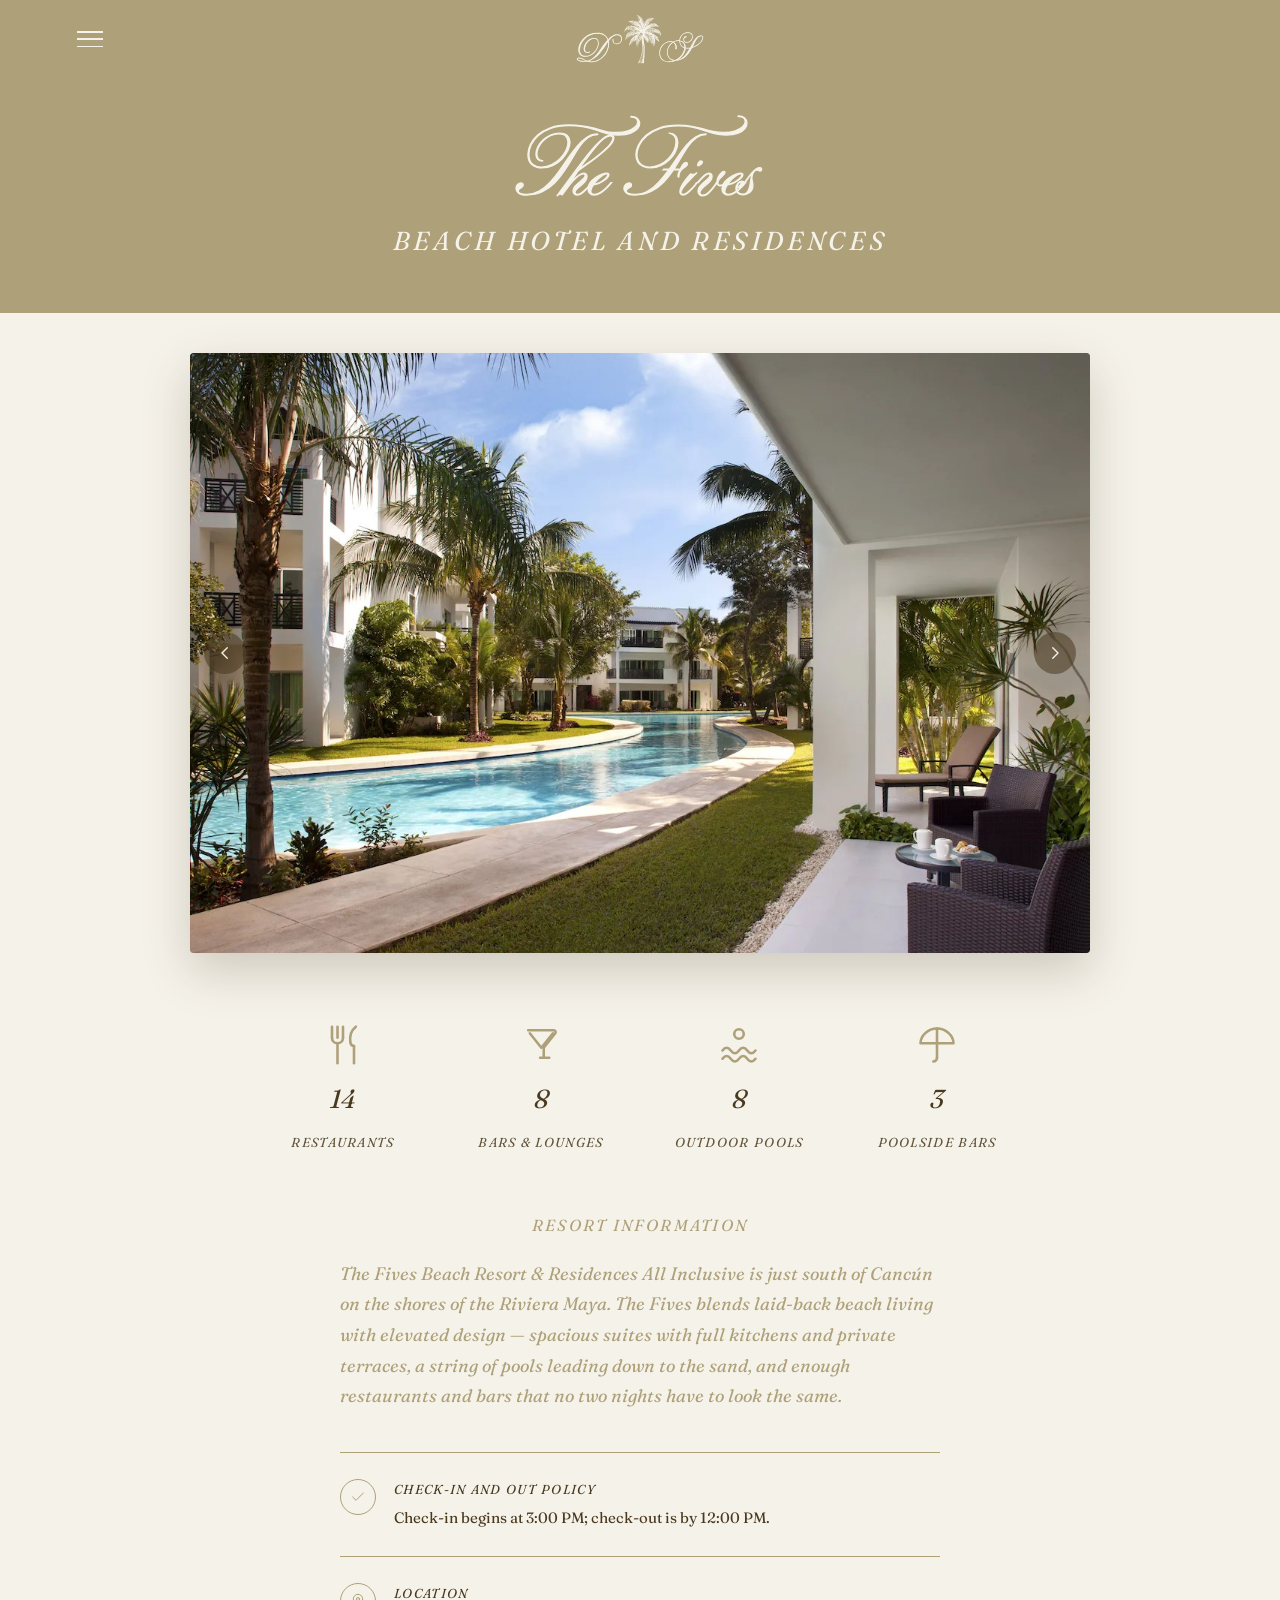
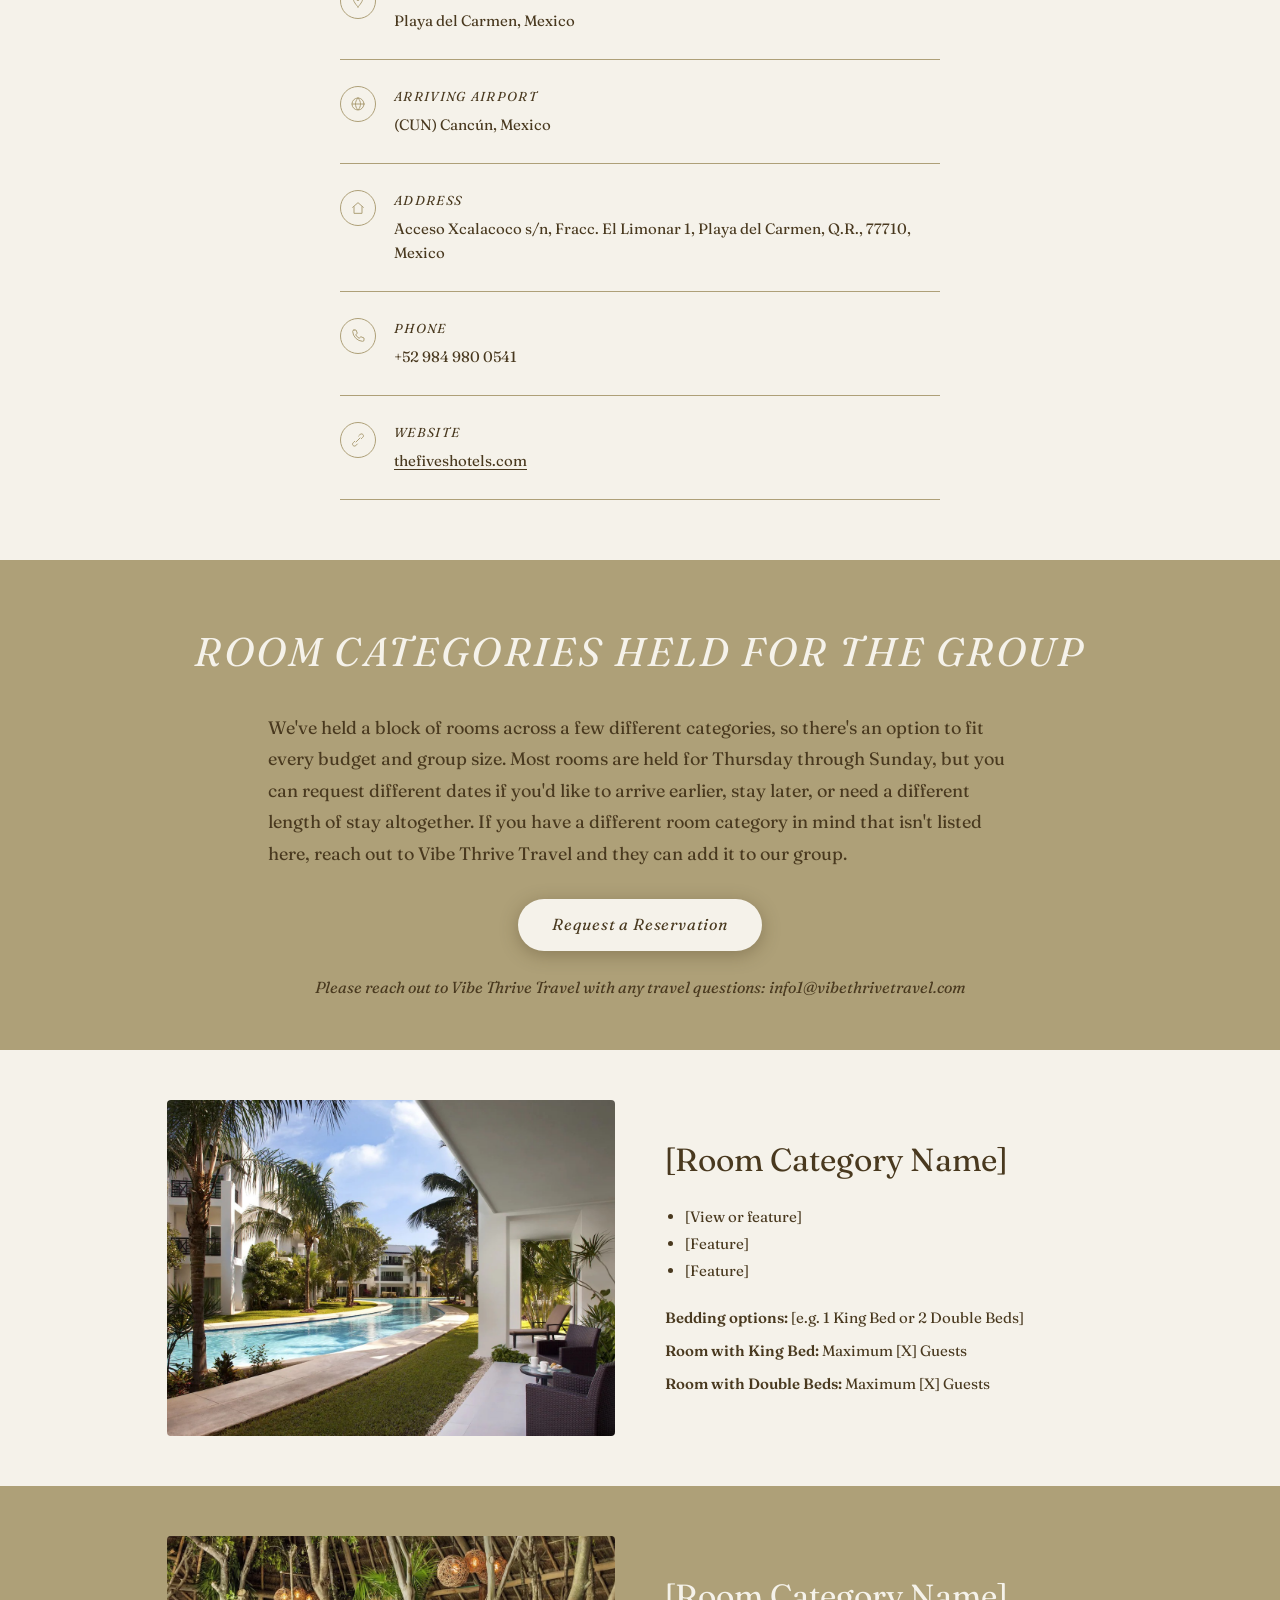
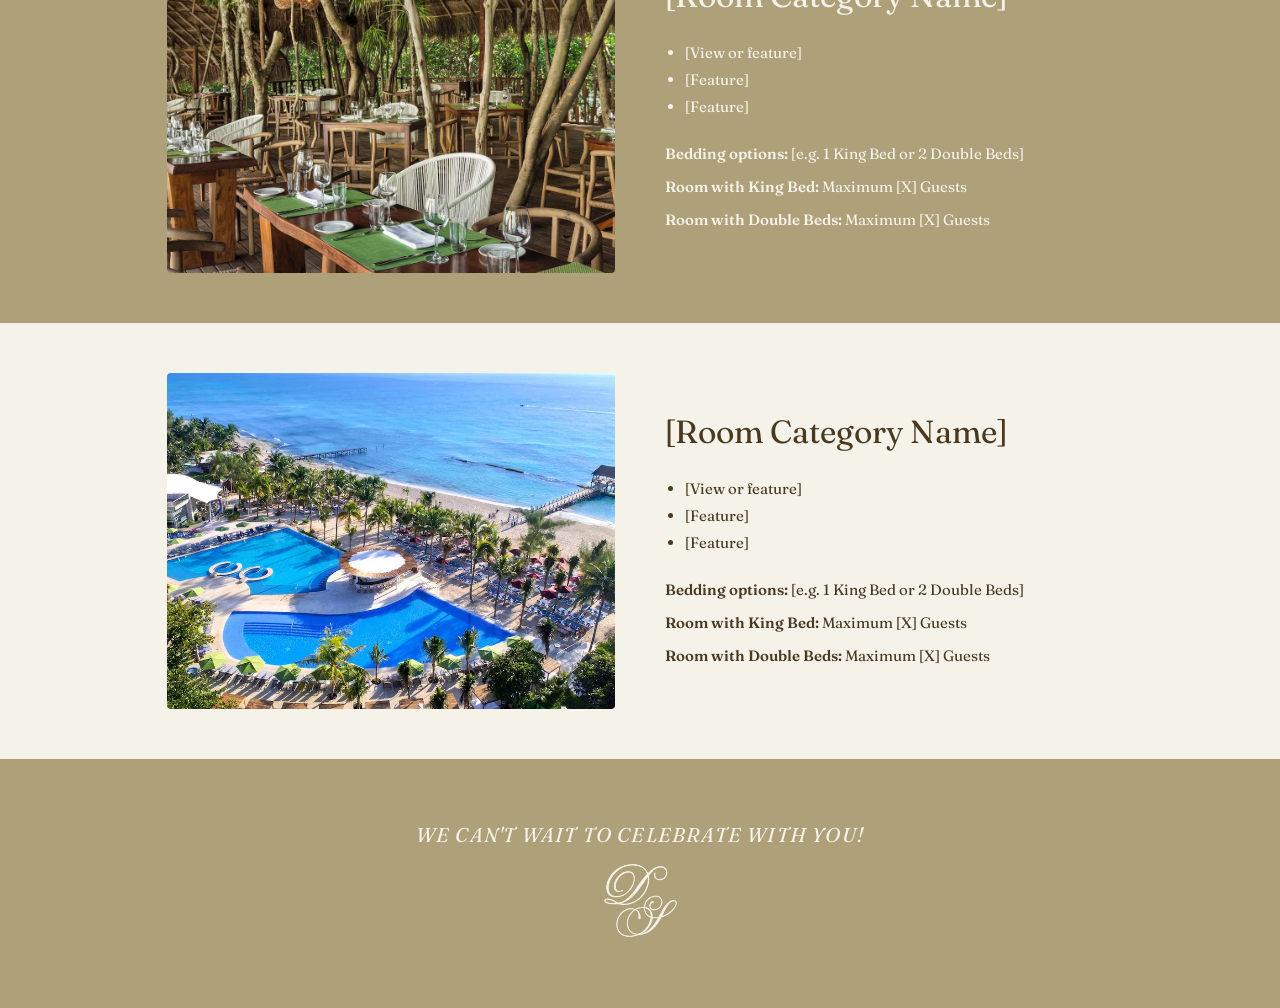
==== accommodations.html @ 9b7160fd "Update site logo mark and enlarge nav/loader sizing Swap the palm+monogram mark for the new horizont" ====
<!DOCTYPE html>
<html lang="en">
<head>
<meta charset="UTF-8">
<meta name="viewport" content="width=device-width, initial-scale=1.0">
<title>Sewell Wedding - Accommodations</title>
<link rel="preconnect" href="https://fonts.googleapis.com">
<link rel="preconnect" href="https://fonts.gstatic.com" crossorigin>
<link href="https://fonts.googleapis.com/css2?family=Fraunces:ital,opsz,wght@0,9..144,300;0,9..144,400;0,9..144,500;1,9..144,300;1,9..144,400&display=swap" rel="stylesheet">
<link rel="stylesheet" href="assets/brand.css">
<style>
  :root {
    --font-display: 'Fraunces', serif;
    --font-body: 'Fraunces', serif;
  }

  * { margin: 0; padding: 0; box-sizing: border-box; }

  html { scroll-behavior: smooth; }

  body {
    background: var(--sand);
    color: var(--cacao);
    font-family: var(--font-body);
    font-size: 18px;
    line-height: 1.6;
    -webkit-font-smoothing: antialiased;
  }

  a { color: inherit; text-decoration: none; }

  .sr-only {
    position: absolute;
    width: 1px;
    height: 1px;
    padding: 0;
    margin: -1px;
    overflow: hidden;
    clip: rect(0, 0, 0, 0);
    white-space: nowrap;
    border: 0;
  }

  /* ---------- NAV ---------- */
  .nav {
    position: fixed;
    top: 0;
    left: 0;
    right: 0;
    z-index: 100;
    display: flex;
    align-items: center;
    height: 78px;
    padding: 0 6vw;
    background: var(--tulum);
  }

  .nav-mark {
    position: absolute;
    left: 50%;
    top: 50%;
    transform: translate(-50%, -50%);
    z-index: 1;
    width: 130px;
    aspect-ratio: 1490.809919 / 592.902344;
    background-color: var(--sand);
    -webkit-mask-image: url('assets/monogram.svg');
    mask-image: url('assets/monogram.svg');
    -webkit-mask-size: contain;
    mask-size: contain;
    -webkit-mask-repeat: no-repeat;
    mask-repeat: no-repeat;
    -webkit-mask-position: center;
    mask-position: center;
    visibility: hidden;
  }

  .nav-mark.is-visible {
    visibility: visible;
  }

  /* ---------- LOADER ---------- */
  .loader {
    position: fixed;
    inset: 0;
    z-index: 500;
    display: flex;
    align-items: center;
    justify-content: center;
    background-color: var(--tulum);
    transition: background-color 0.7s ease 0.35s;
  }

  .loader.is-fading {
    background-color: rgba(174, 160, 120, 0);
    pointer-events: none;
  }

  .loader-mark {
    width: min(400px, 80vw);
    aspect-ratio: 1490.809919 / 592.902344;
    background-color: var(--sand);
    -webkit-mask-image: url('assets/monogram.svg');
    mask-image: url('assets/monogram.svg');
    -webkit-mask-size: contain;
    mask-size: contain;
    -webkit-mask-repeat: no-repeat;
    mask-repeat: no-repeat;
    -webkit-mask-position: center;
    mask-position: center;
    will-change: transform;
    transition: transform 0.85s cubic-bezier(0.65, 0, 0.35, 1);
  }

  .loader.is-done {
    display: none;
  }

  @media (prefers-reduced-motion: reduce) {
    .loader { transition: none; }
    .loader-mark { transition: none; }
  }

  .menu-btn {
    position: relative;
    z-index: 1;
    width: 26px;
    height: 16px;
    background: transparent;
    border: none;
    padding: 0;
    cursor: pointer;
    display: flex;
    flex-direction: column;
    justify-content: space-between;
  }

  .menu-btn span {
    display: block;
    height: 1.5px;
    width: 100%;
    background: var(--sand);
    transition: transform 0.3s ease, opacity 0.3s ease;
    transform-origin: center;
  }

  .menu-btn.is-open span:nth-child(1) {
    transform: translateY(7px) rotate(45deg);
  }

  .menu-btn.is-open span:nth-child(2) {
    opacity: 0;
  }

  .menu-btn.is-open span:nth-child(3) {
    transform: translateY(-7px) rotate(-45deg);
  }

  .menu-panel {
    position: fixed;
    top: 78px;
    left: 6vw;
    z-index: 99;
    background: var(--sand);
    border: 0.5px solid var(--tulum);
    border-radius: 4px;
    min-width: 200px;
    padding: 10px 0;
    box-shadow: 0 12px 32px rgba(38, 51, 42, 0.14);
    opacity: 0;
    transform: translateY(-6px);
    pointer-events: none;
    transition: opacity 0.2s ease, transform 0.2s ease;
  }

  .menu-panel.is-open {
    opacity: 1;
    transform: translateY(0);
    pointer-events: auto;
  }

  .menu-panel a {
    display: block;
    padding: 12px 22px;
    font-family: var(--font-display);
    font-style: italic;
    font-size: 14px;
    letter-spacing: 0.1em;
    text-transform: uppercase;
    color: var(--cacao);
  }

  .menu-panel a:hover {
    background: var(--sand);
  }

  /* ---------- PAGE INTRO ---------- */
  .stay-intro {
    background: var(--tulum);
    padding: 120px 6vw 50px;
    text-align: center;
  }

  .stay-hotel-script {
    font-family: var(--font-script);
    font-weight: 400;
    color: var(--sand);
    -webkit-text-stroke: 1.3px var(--sand);
    text-stroke: 1.3px var(--sand);
    font-size: clamp(56px, 9vw, 130px);
    line-height: 1;
  }

  .stay-hotel-subname {
    font-family: var(--font-display);
    font-style: italic;
    font-weight: 400;
    font-size: clamp(18px, 2.6vw, 26px);
    letter-spacing: 0.14em;
    text-transform: uppercase;
    color: var(--sand);
    margin-top: -14px;
  }

  .stay-hotel-tagline {
    font-family: var(--font-display);
    font-style: italic;
    font-weight: 400;
    font-size: clamp(13px, 1.8vw, 17px);
    letter-spacing: 0.1em;
    text-transform: uppercase;
    color: var(--sand);
    opacity: 0.85;
    margin-top: 10px;
  }

  /* ---------- ROOM/RESORT GALLERY ---------- */
  .stay-gallery {
    background: var(--sand);
    padding: 40px 6vw 20px;
    scroll-margin-top: 78px;
  }

  .stay-gallery-frame {
    position: relative;
    max-width: 900px;
    margin: 0 auto;
    border-radius: 4px;
    overflow: hidden;
    box-shadow: 0 18px 48px rgba(73, 57, 31, 0.22);
  }

  .stay-gallery-track {
    position: relative;
    width: 100%;
    aspect-ratio: 3 / 2;
    background: var(--tulum);
  }

  .stay-gallery-slide {
    position: absolute;
    inset: 0;
    width: 100%;
    height: 100%;
    object-fit: cover;
    opacity: 0;
    transition: opacity 0.5s ease;
    pointer-events: none;
  }

  .stay-gallery-slide.is-active {
    opacity: 1;
    pointer-events: auto;
  }

  .stay-gallery-arrow {
    position: absolute;
    top: 50%;
    transform: translateY(-50%);
    z-index: 2;
    width: 42px;
    height: 42px;
    border-radius: 50%;
    background: rgba(73, 57, 31, 0.55);
    border: none;
    cursor: pointer;
    display: flex;
    align-items: center;
    justify-content: center;
    transition: background 0.2s ease;
  }

  .stay-gallery-arrow:hover {
    background: rgba(73, 57, 31, 0.8);
  }

  .stay-gallery-arrow svg {
    width: 18px;
    height: 18px;
  }

  .stay-gallery-arrow.prev { left: 14px; }
  .stay-gallery-arrow.next { right: 14px; }

  /* ---------- RESORT INFORMATION ---------- */
  .resort-info {
    padding: 30px 6vw 60px;
  }

  .resort-info-grid {
    display: block;
    max-width: 600px;
    margin: 0 auto;
  }

  .resort-info-eyebrow {
    font-family: var(--font-display);
    font-style: italic;
    font-size: 16px;
    letter-spacing: 0.14em;
    text-transform: uppercase;
    color: var(--tulum);
    text-align: center;
    margin-bottom: 20px;
  }


  .resort-info-intro {
    font-style: italic;
    color: var(--tulum);
    line-height: 1.7;
    margin-bottom: 40px;
  }

  .resort-info-list {
    display: flex;
    flex-direction: column;
  }

  .resort-info-item {
    display: flex;
    gap: 18px;
    padding: 26px 0;
    border-bottom: 1px solid var(--tulum);
  }

  .resort-info-item:first-child {
    border-top: 1px solid var(--tulum);
  }

  .resort-info-icon {
    width: 36px;
    height: 36px;
    border-radius: 50%;
    border: 1px solid var(--tulum);
    display: flex;
    align-items: center;
    justify-content: center;
    flex-shrink: 0;
    color: var(--tulum);
  }

  .resort-info-icon svg {
    width: 16px;
    height: 16px;
    fill: none;
    stroke: currentColor;
    stroke-width: 1.5;
    stroke-linecap: round;
    stroke-linejoin: round;
  }

  .resort-info-label {
    font-family: var(--font-display);
    font-style: italic;
    font-size: 13px;
    letter-spacing: 0.1em;
    text-transform: uppercase;
    color: var(--cacao);
    margin-bottom: 6px;
  }

  .resort-info-text {
    font-size: 15px;
    color: var(--cacao);
    line-height: 1.6;
  }

  .resort-info-text a {
    text-decoration: underline;
    text-underline-offset: 3px;
    transition: opacity 0.2s ease;
  }

  .resort-info-text a:hover {
    opacity: 0.7;
  }

  /* ---------- AMENITIES ---------- */
  .amenities {
    padding: 50px 6vw 30px;
    max-width: 980px;
    margin: 0 auto;
  }

  .amenities-grid {
    display: flex;
    flex-wrap: wrap;
    justify-content: center;
    gap: 40px 48px;
  }

  .amenity {
    display: flex;
    flex-direction: column;
    align-items: center;
    text-align: center;
    gap: 12px;
    width: 150px;
  }

  .amenity-icon {
    width: 44px;
    height: 44px;
    color: var(--tulum);
  }

  .amenity-icon svg {
    width: 100%;
    height: 100%;
    fill: none;
    stroke: currentColor;
    stroke-width: 1.4;
    stroke-linecap: round;
    stroke-linejoin: round;
  }

  .amenity-figure {
    font-family: var(--font-display);
    font-style: italic;
    font-size: clamp(20px, 3vw, 26px);
    color: var(--cacao);
  }

  .amenity-label {
    font-family: var(--font-display);
    font-style: italic;
    font-size: 13px;
    letter-spacing: 0.1em;
    text-transform: uppercase;
    color: var(--cacao);
    opacity: 0.85;
  }

  /* ---------- ROOM CATEGORIES INTRO ---------- */
  .room-block-intro {
    background: var(--tulum);
    padding: 60px 6vw 50px;
    text-align: center;
  }

  .room-block-heading {
    font-family: var(--font-display);
    font-style: italic;
    font-weight: 400;
    font-size: clamp(26px, 3.6vw, 40px);
    letter-spacing: 0.06em;
    text-transform: uppercase;
    color: var(--sand);
    margin-bottom: 28px;
  }

  .room-block-intro-text {
    max-width: 62ch;
    margin: 0 auto;
    font-family: var(--font-body);
    font-size: 18px;
    line-height: 1.75;
    color: var(--cacao);
    text-align: left;
  }

  .room-block-intro-text p {
    margin: 0 0 20px;
  }

  .room-block-intro-text p:last-child {
    margin-bottom: 0;
  }

  .hero-reserve-btn {
    position: relative;
    z-index: 1;
    margin-top: 30px;
    display: inline-block;
    font-family: var(--font-display);
    font-style: italic;
    font-weight: 400;
    font-size: clamp(13px, 1.6vw, 16px);
    letter-spacing: 0.05em;
    color: var(--cacao);
    background-color: var(--sand);
    padding: 13px 34px;
    border-radius: 999px;
    box-shadow: 0 4px 18px rgba(73, 57, 31, 0.35);
    transition: transform 0.2s ease, box-shadow 0.2s ease;
  }

  .hero-reserve-btn:hover {
    transform: translateY(-2px);
    box-shadow: 0 6px 22px rgba(73, 57, 31, 0.4);
  }

  .room-block-fine-print {
    font-style: italic;
    font-size: 16px;
    text-align: center;
    color: var(--cacao);
    margin-top: 24px;
  }

  /* ---------- ROOM ENTRY (reusable, alternating) ---------- */
  .room-entry {
    display: grid;
    grid-template-columns: 1fr 1fr;
    align-items: center;
    gap: 50px;
    padding: 50px 6vw;
    max-width: 1100px;
    margin: 0 auto;
  }

  @media (max-width: 800px) {
    .room-entry {
      grid-template-columns: 1fr;
      gap: 30px;
      padding: 50px 6vw;
    }
  }

  .room-entry--reverse {
    display: block;
    background: var(--tulum);
    max-width: none;
    padding: 0;
  }

  .room-entry--reverse > .room-entry-inner {
    max-width: 1100px;
    margin: 0 auto;
    padding: 50px 6vw;
    display: grid;
    grid-template-columns: 1fr 1fr;
    align-items: center;
    gap: 50px;
    width: 100%;
  }

  .room-entry--reverse .room-entry-photo {
    order: -1;
  }

  @media (max-width: 800px) {
    .room-entry--reverse > .room-entry-inner {
      grid-template-columns: 1fr;
      gap: 30px;
    }
    .room-entry--reverse .room-entry-photo {
      order: 0;
    }
  }

  .room-entry-photo {
    width: 100%;
    aspect-ratio: 4 / 3;
    object-fit: cover;
    border-radius: 4px;
  }

  .room-entry-name {
    font-family: var(--font-display);
    font-weight: 400;
    font-size: clamp(24px, 2.8vw, 32px);
    margin-bottom: 18px;
  }

  .room-entry--reverse .room-entry-name,
  .room-entry--reverse .room-entry-list,
  .room-entry--reverse .room-entry-detail {
    color: var(--sand);
  }

  .room-entry-list {
    list-style: disc;
    padding-left: 20px;
    margin-bottom: 20px;
    font-size: 15px;
    line-height: 1.8;
  }

  .room-entry-detail {
    font-size: 15px;
    line-height: 1.8;
    margin-bottom: 6px;
  }

  .room-entry-detail strong {
    font-weight: 600;
  }

  /* ---------- FOOTER TEASER ---------- */
  .site-footer {
    background: var(--tulum);
    padding: 60px 6vw 70px;
  }

  .footer-note {
    text-align: center;
    padding: 0;
    font-family: var(--font-display);
    font-style: italic;
    font-size: clamp(13px, 3.6vw, 20px);
    letter-spacing: 0.06em;
    text-transform: uppercase;
    color: var(--sand);
    white-space: nowrap;
  }

  .footer-names-mark {
    width: min(15vw, 75px);
    aspect-ratio: 950.46 / 949.72;
    background-color: var(--sand);
    -webkit-mask-image: url('assets/footer-monogram.svg');
    mask-image: url('assets/footer-monogram.svg');
    -webkit-mask-size: contain;
    mask-size: contain;
    -webkit-mask-repeat: no-repeat;
    mask-repeat: no-repeat;
    -webkit-mask-position: center;
    mask-position: center;
    margin: 12px auto 0;
  }
</style>
</head>
<body>

  <div class="loader" id="loader">
    <div class="loader-mark" id="loaderMark"></div>
  </div>

  <nav class="nav">
    <button class="menu-btn" id="menuBtn" aria-label="Open menu" aria-expanded="false" aria-controls="menuPanel">
      <span></span><span></span><span></span>
    </button>
    <a class="nav-mark" id="navMark" href="index.html" aria-label="Sydney &amp; Drew — Home"></a>
  </nav>

  <div class="menu-panel" id="menuPanel">
    <a href="accommodations.html">Accommodations</a>
    <a href="weekend-details.html">Weekend Details</a>
    <a href="#">RSVP</a>
    <a href="registry.html">Registry</a>
  </div>

  <header class="stay-intro">
    <h1 class="stay-hotel-script">The Five&lt;</h1>
    <div class="stay-hotel-subname">Beach Hotel and Residences</div>
  </header>

  <section class="stay-gallery" id="stay-gallery">
    <div class="stay-gallery-frame">
      <div class="stay-gallery-track" id="stayGalleryTrack">
        <img class="stay-gallery-slide is-active" src="assets/hotel_gallery/hotel-1.jpg" alt="The Fives Beach Hotel, pool view from suite terrace">
        <img class="stay-gallery-slide" src="assets/hotel_gallery/hotel-2.jpg" alt="The Fives Beach Hotel, tennis court">
        <img class="stay-gallery-slide" src="assets/hotel_gallery/hotel-3.jpg" alt="The Fives Beach Hotel, restaurant interior">
        <img class="stay-gallery-slide" src="assets/hotel_gallery/hotel-4.jpg" alt="The Fives Beach Hotel, infinity pool">
        <img class="stay-gallery-slide" src="assets/hotel_gallery/hotel-5.jpg" alt="The Fives Beach Hotel, pool at sunset">
        <img class="stay-gallery-slide" src="assets/hotel_gallery/hotel-6.jpg" alt="The Fives Beach Hotel, pool and suites">
        <img class="stay-gallery-slide" src="assets/hotel_gallery/hotel-7.jpg" alt="The Fives Beach Hotel, beachfront art installation at sunset">
        <img class="stay-gallery-slide" src="assets/hotel_gallery/hotel-8.jpg" alt="The Fives Beach Hotel, aerial view of pools and beach">
        <img class="stay-gallery-slide" src="assets/hotel_gallery/hotel-9.jpg" alt="The Fives Beach Hotel, resort grounds">
      </div>
      <button class="stay-gallery-arrow prev" id="stayGalleryPrev" aria-label="Previous photo">
        <svg viewBox="0 0 24 24" fill="none" xmlns="http://www.w3.org/2000/svg"><path d="M15 5L8 12L15 19" stroke="var(--sand)" stroke-width="1.8" stroke-linecap="round" stroke-linejoin="round"/></svg>
      </button>
      <button class="stay-gallery-arrow next" id="stayGalleryNext" aria-label="Next photo">
        <svg viewBox="0 0 24 24" fill="none" xmlns="http://www.w3.org/2000/svg"><path d="M9 5L16 12L9 19" stroke="var(--sand)" stroke-width="1.8" stroke-linecap="round" stroke-linejoin="round"/></svg>
      </button>
    </div>
  </section>

  <section class="amenities">
    <div class="amenities-grid">
      <div class="amenity">
        <div class="amenity-icon">
          <svg viewBox="0 0 24 24"><path d="M6 2v6M9 2v6M12 2v6"/><path d="M6 8c0 2 1.5 3 3 3s3-1 3-3"/><path d="M9 11v11"/><path d="M19 2c-2.5 2-3.5 5-3 8.5.2 1.3 1 2 2 2"/><path d="M18 12.5V22"/></svg>
        </div>
        <div class="amenity-figure">14</div>
        <div class="amenity-label">Restaurants</div>
      </div>

      <div class="amenity">
        <div class="amenity-icon">
          <svg viewBox="0 0 24 24"><path d="M5 4h14a1 1 0 0 1 .8 1.6l-6.3 7.9v5.5"/><path d="M11.5 19h5"/><path d="M18.5 5.6l-6.3 7.9-6.3-7.9"/></svg>
        </div>
        <div class="amenity-figure">8</div>
        <div class="amenity-label">Bars &amp; Lounges</div>
      </div>

      <div class="amenity">
        <div class="amenity-icon">
          <svg viewBox="0 0 24 24"><circle cx="12" cy="6" r="2.6"/><path d="M3 15c1.5-2 3-2 4.5 0s3 2 4.5 0 3-2 4.5 0 3 2 4.5 0"/><path d="M3 19.5c1.5-2 3-2 4.5 0s3 2 4.5 0 3-2 4.5 0 3 2 4.5 0"/></svg>
        </div>
        <div class="amenity-figure">8</div>
        <div class="amenity-label">Outdoor Pools</div>
      </div>

      <div class="amenity">
        <div class="amenity-icon">
          <svg viewBox="0 0 24 24"><path d="M12 3c5 0 9 4 9 8H3c0-4 4-8 9-8z"/><path d="M12 3v16"/><path d="M12 19c0 1.2-1 2-2 2"/></svg>
        </div>
        <div class="amenity-figure">3</div>
        <div class="amenity-label">Poolside Bars</div>
      </div>
    </div>
  </section>

  <section class="resort-info">
    <div class="resort-info-grid">
      <div>
        <div class="resort-info-eyebrow">Resort Information</div>

        <p class="resort-info-intro">The Fives Beach Resort &amp; Residences All Inclusive is just south of Cancún on the shores of the Riviera Maya. The Fives blends laid-back beach living with elevated design &mdash; spacious suites with full kitchens and private terraces, a string of pools leading down to the sand, and enough restaurants and bars that no two nights have to look the same.</p>

        <div class="resort-info-list">
          <div class="resort-info-item">
            <div class="resort-info-icon">
              <svg viewBox="0 0 24 24"><path d="M4 12l5 5L20 6"/></svg>
            </div>
            <div>
              <div class="resort-info-label">Check-In and Out Policy</div>
              <div class="resort-info-text">Check-in begins at 3:00 PM; check-out is by 12:00 PM.</div>
            </div>
          </div>

          <div class="resort-info-item">
            <div class="resort-info-icon">
              <svg viewBox="0 0 24 24"><path d="M12 21s7-7.5 7-12a7 7 0 1 0-14 0c0 4.5 7 12 7 12z"/><circle cx="12" cy="9" r="2.3"/></svg>
            </div>
            <div>
              <div class="resort-info-label">Location</div>
              <div class="resort-info-text">Playa del Carmen, Mexico</div>
            </div>
          </div>

          <div class="resort-info-item">
            <div class="resort-info-icon">
              <svg viewBox="0 0 24 24"><circle cx="12" cy="12" r="9"/><path d="M3 12h18"/><path d="M12 3c2.5 2.5 3.8 6 3.8 9s-1.3 6.5-3.8 9c-2.5-2.5-3.8-6-3.8-9s1.3-6.5 3.8-9z"/></svg>
            </div>
            <div>
              <div class="resort-info-label">Arriving Airport</div>
              <div class="resort-info-text">(CUN) Cancún, Mexico</div>
            </div>
          </div>

          <div class="resort-info-item">
            <div class="resort-info-icon">
              <svg viewBox="0 0 24 24"><path d="M4 11l8-7 8 7"/><path d="M6 10v10h12V10"/></svg>
            </div>
            <div>
              <div class="resort-info-label">Address</div>
              <div class="resort-info-text">Acceso Xcalacoco s/n, Fracc. El Limonar 1, Playa del Carmen, Q.R., 77710, Mexico</div>
            </div>
          </div>

          <div class="resort-info-item">
            <div class="resort-info-icon">
              <svg viewBox="0 0 24 24"><path d="M6 3h3l2 5-2.5 2a12 12 0 0 0 5.5 5.5l2-2.5 5 2v3a2 2 0 0 1-2.2 2A16 16 0 0 1 4 5.2 2 2 0 0 1 6 3z"/></svg>
            </div>
            <div>
              <div class="resort-info-label">Phone</div>
              <div class="resort-info-text">+52 984 980 0541</div>
            </div>
          </div>

          <div class="resort-info-item">
            <div class="resort-info-icon">
              <svg viewBox="0 0 24 24"><path d="M9 15l6-6"/><path d="M13 6l1.5-1.5a3 3 0 1 1 4 4L17 10"/><path d="M11 18l-1.5 1.5a3 3 0 1 1-4-4L7 14"/></svg>
            </div>
            <div>
              <div class="resort-info-label">Website</div>
              <div class="resort-info-text"><a href="https://www.thefiveshotels.com/the-fives-beach-hotel--residences.html" target="_blank" rel="noopener">thefiveshotels.com</a></div>
            </div>
          </div>
        </div>
      </div>
    </div>
  </section>

  <section class="room-block-intro">
    <div class="room-block-heading">Room Categories Held for the Group</div>
    <div class="room-block-intro-text">
      <p>We've held a block of rooms across a few different categories, so there's an option to fit every budget and group size. Most rooms are held for Thursday through Sunday, but you can request different dates if you'd like to arrive earlier, stay later, or need a different length of stay altogether. If you have a different room category in mind that isn't listed here, reach out to Vibe Thrive Travel and they can add it to our group.</p>
    </div>
    <a href="#" class="hero-reserve-btn">Request a Reservation</a>
    <p class="room-block-fine-print">Please reach out to Vibe Thrive Travel with any travel questions: info1@vibethrivetravel.com</p>
  </section>

  <!-- EXAMPLE ROOM ENTRY — placeholder template, ready to duplicate once real room categories/photos are set -->
  <section class="room-entry">
    <img class="room-entry-photo" src="assets/hotel_gallery/hotel-1.jpg" alt="[Room category placeholder photo]">
    <div>
      <h3 class="room-entry-name">[Room Category Name]</h3>
      <ul class="room-entry-list">
        <li>[View or feature]</li>
        <li>[Feature]</li>
        <li>[Feature]</li>
      </ul>
      <div class="room-entry-detail"><strong>Bedding options:</strong> [e.g. 1 King Bed or 2 Double Beds]</div>
      <div class="room-entry-detail"><strong>Room with King Bed:</strong> Maximum [X] Guests</div>
      <div class="room-entry-detail"><strong>Room with Double Beds:</strong> Maximum [X] Guests</div>
    </div>
  </section>

  <!-- SECOND EXAMPLE — reverse variant (tulum background, photo on the left) -->
  <section class="room-entry room-entry--reverse">
    <div class="room-entry-inner">
      <img class="room-entry-photo" src="assets/hotel_gallery/hotel-6.jpg" alt="[Room category placeholder photo]">
      <div>
        <h3 class="room-entry-name">[Room Category Name]</h3>
        <ul class="room-entry-list">
          <li>[View or feature]</li>
          <li>[Feature]</li>
          <li>[Feature]</li>
        </ul>
        <div class="room-entry-detail"><strong>Bedding options:</strong> [e.g. 1 King Bed or 2 Double Beds]</div>
        <div class="room-entry-detail"><strong>Room with King Bed:</strong> Maximum [X] Guests</div>
        <div class="room-entry-detail"><strong>Room with Double Beds:</strong> Maximum [X] Guests</div>
      </div>
    </div>
  </section>

  <!-- THIRD EXAMPLE — back to the light variant, alternating rhythm continues -->
  <section class="room-entry">
    <img class="room-entry-photo" src="assets/hotel_gallery/hotel-9.jpg" alt="[Room category placeholder photo]">
    <div>
      <h3 class="room-entry-name">[Room Category Name]</h3>
      <ul class="room-entry-list">
        <li>[View or feature]</li>
        <li>[Feature]</li>
        <li>[Feature]</li>
      </ul>
      <div class="room-entry-detail"><strong>Bedding options:</strong> [e.g. 1 King Bed or 2 Double Beds]</div>
      <div class="room-entry-detail"><strong>Room with King Bed:</strong> Maximum [X] Guests</div>
      <div class="room-entry-detail"><strong>Room with Double Beds:</strong> Maximum [X] Guests</div>
    </div>
  </section>

  <section class="site-footer">
    <p class="footer-note">
      We can't wait to celebrate with you!
    </p>
    <div class="footer-names-mark" role="img" aria-label="Sydney &amp; Drew monogram"></div>
  </section>

  <script>
    (function () {
      var loader = document.getElementById('loader');
      var loaderMark = document.getElementById('loaderMark');
      var navMark = document.getElementById('navMark');
      var HOLD_MS = 700;
      var MOVE_MS = 850;

      function runHandoff() {
        var startRect = loaderMark.getBoundingClientRect();

        navMark.style.transition = 'none';
        navMark.classList.add('is-visible');
        navMark.style.opacity = '0';
        var endRect = navMark.getBoundingClientRect();
        navMark.style.opacity = '';

        var endFontSize = endRect.width;
        var startFontSize = startRect.width;
        var scale = endFontSize / startFontSize;

        var startCenterX = startRect.left + startRect.width / 2;
        var startCenterY = startRect.top + startRect.height / 2;
        var endCenterX = endRect.left + endRect.width / 2;
        var endCenterY = endRect.top + endRect.height / 2;

        var deltaX = endCenterX - startCenterX;
        var deltaY = endCenterY - startCenterY;

        navMark.classList.remove('is-visible');

        requestAnimationFrame(function () {
          loaderMark.style.transform =
            'translate(' + deltaX + 'px, ' + deltaY + 'px) scale(' + scale + ')';
          loader.classList.add('is-fading');
        });

        setTimeout(function () {
          navMark.classList.add('is-visible');
          loader.classList.add('is-done');
        }, MOVE_MS);
      }

      window.addEventListener('load', function () {
        setTimeout(runHandoff, HOLD_MS);
      });

      var menuBtn = document.getElementById('menuBtn');
      var menuPanel = document.getElementById('menuPanel');

      function closeMenu() {
        menuBtn.classList.remove('is-open');
        menuPanel.classList.remove('is-open');
        menuBtn.setAttribute('aria-expanded', 'false');
      }

      function toggleMenu() {
        var willOpen = !menuPanel.classList.contains('is-open');
        menuBtn.classList.toggle('is-open', willOpen);
        menuPanel.classList.toggle('is-open', willOpen);
        menuBtn.setAttribute('aria-expanded', String(willOpen));
      }

      menuBtn.addEventListener('click', function (e) {
        e.stopPropagation();
        toggleMenu();
      });

      document.addEventListener('click', function (e) {
        if (!menuPanel.contains(e.target) && !menuBtn.contains(e.target)) {
          closeMenu();
        }
      });

      document.addEventListener('keydown', function (e) {
        if (e.key === 'Escape') closeMenu();
      });

      var slides = document.querySelectorAll('.stay-gallery-slide');
      var prevBtn = document.getElementById('stayGalleryPrev');
      var nextBtn = document.getElementById('stayGalleryNext');
      var track = document.getElementById('stayGalleryTrack');
      var galleryFrame = document.querySelector('.stay-gallery-frame');
      var current = 0;
      var AUTOPLAY_MS = 5000;
      var autoplayTimer = null;

      function showSlide(index) {
        slides[current].classList.remove('is-active');
        current = (index + slides.length) % slides.length;
        slides[current].classList.add('is-active');
      }

      function startAutoplay() {
        stopAutoplay();
        autoplayTimer = setInterval(function () {
          showSlide(current + 1);
        }, AUTOPLAY_MS);
      }

      function stopAutoplay() {
        if (autoplayTimer) {
          clearInterval(autoplayTimer);
          autoplayTimer = null;
        }
      }

      function goToSlide(index) {
        showSlide(index);
        startAutoplay();
      }

      if (prevBtn && nextBtn) {
        prevBtn.addEventListener('click', function () { goToSlide(current - 1); });
        nextBtn.addEventListener('click', function () { goToSlide(current + 1); });
      }

      if (track) {
        var touchStartX = 0;
        var touchEndX = 0;
        var SWIPE_THRESHOLD = 40;

        track.addEventListener('touchstart', function (e) {
          touchStartX = e.changedTouches[0].screenX;
        }, { passive: true });

        track.addEventListener('touchend', function (e) {
          touchEndX = e.changedTouches[0].screenX;
          var delta = touchEndX - touchStartX;
          if (Math.abs(delta) > SWIPE_THRESHOLD) {
            if (delta < 0) {
              goToSlide(current + 1);
            } else {
              goToSlide(current - 1);
            }
          }
        }, { passive: true });
      }

      if (slides.length > 1) {
        startAutoplay();

        if (galleryFrame) {
          galleryFrame.addEventListener('mouseenter', stopAutoplay);
          galleryFrame.addEventListener('mouseleave', startAutoplay);
        }
      }
    })();
  </script>

</body>
</html>
---- assets/brand.css ----
/* ==========================================================================
   Sydney & Drew Wedding — Brand Stylesheet
   Shared colors and typography for index.html and registry.html.
   ========================================================================== */

:root {
  /* ---------- Color palette ---------- */
  --sand: #F5F2EA;
  --tulum: #AEA078;
  --cacao: #49391F;
  --caribbean: #6E92C4;
  --shoreline: #D0E2F4;
  --jungle: #848F5C;
  --agave: #C7D0A9;

  /* ---------- Typography ---------- */

  /* Fraunces — secondary headings (set in italic + uppercase via .heading-secondary) */
  --font-display: 'Fraunces', serif;

  /* EB Garamond — body copy. Italic is the primary voice; regular is reserved
     for spots that need extra clarity (form labels, fine print, nav, etc). */
  --font-body: 'EB Garamond', serif;
  --font-body-regular: 'EB Garamond', serif;

  /* Sewell Wedding Script — replaces the old Parfumerie Script Pro image-mask
     technique. Once the .ttf is loaded below, this becomes live, selectable
     text instead of SVG masks. */
  --font-script: 'Sewell Wedding', cursive;
}

/* ---------- @font-face: Sewell Wedding Script ---------- */

@font-face {
  font-family: 'Sewell Wedding';
  src: url('SewellWedding-Regular.ttf') format('truetype');
  font-weight: normal;
  font-style: normal;
  font-display: swap;
}

/* ---------- Reusable type treatments ---------- */

/* Fraunces italic uppercase — secondary heading style */
.heading-secondary {
  font-family: var(--font-display);
  font-style: italic;
  text-transform: uppercase;
}

/* EB Garamond italic — primary body voice */
.body-text {
  font-family: var(--font-body);
  font-style: italic;
}

/* EB Garamond regular — for clarity-critical text (labels, nav, fine print) */
.body-text-clear {
  font-family: var(--font-body-regular);
  font-style: normal;
}

/* Sewell Wedding Script — live script text */
.script-text {
  font-family: var(--font-script);
}
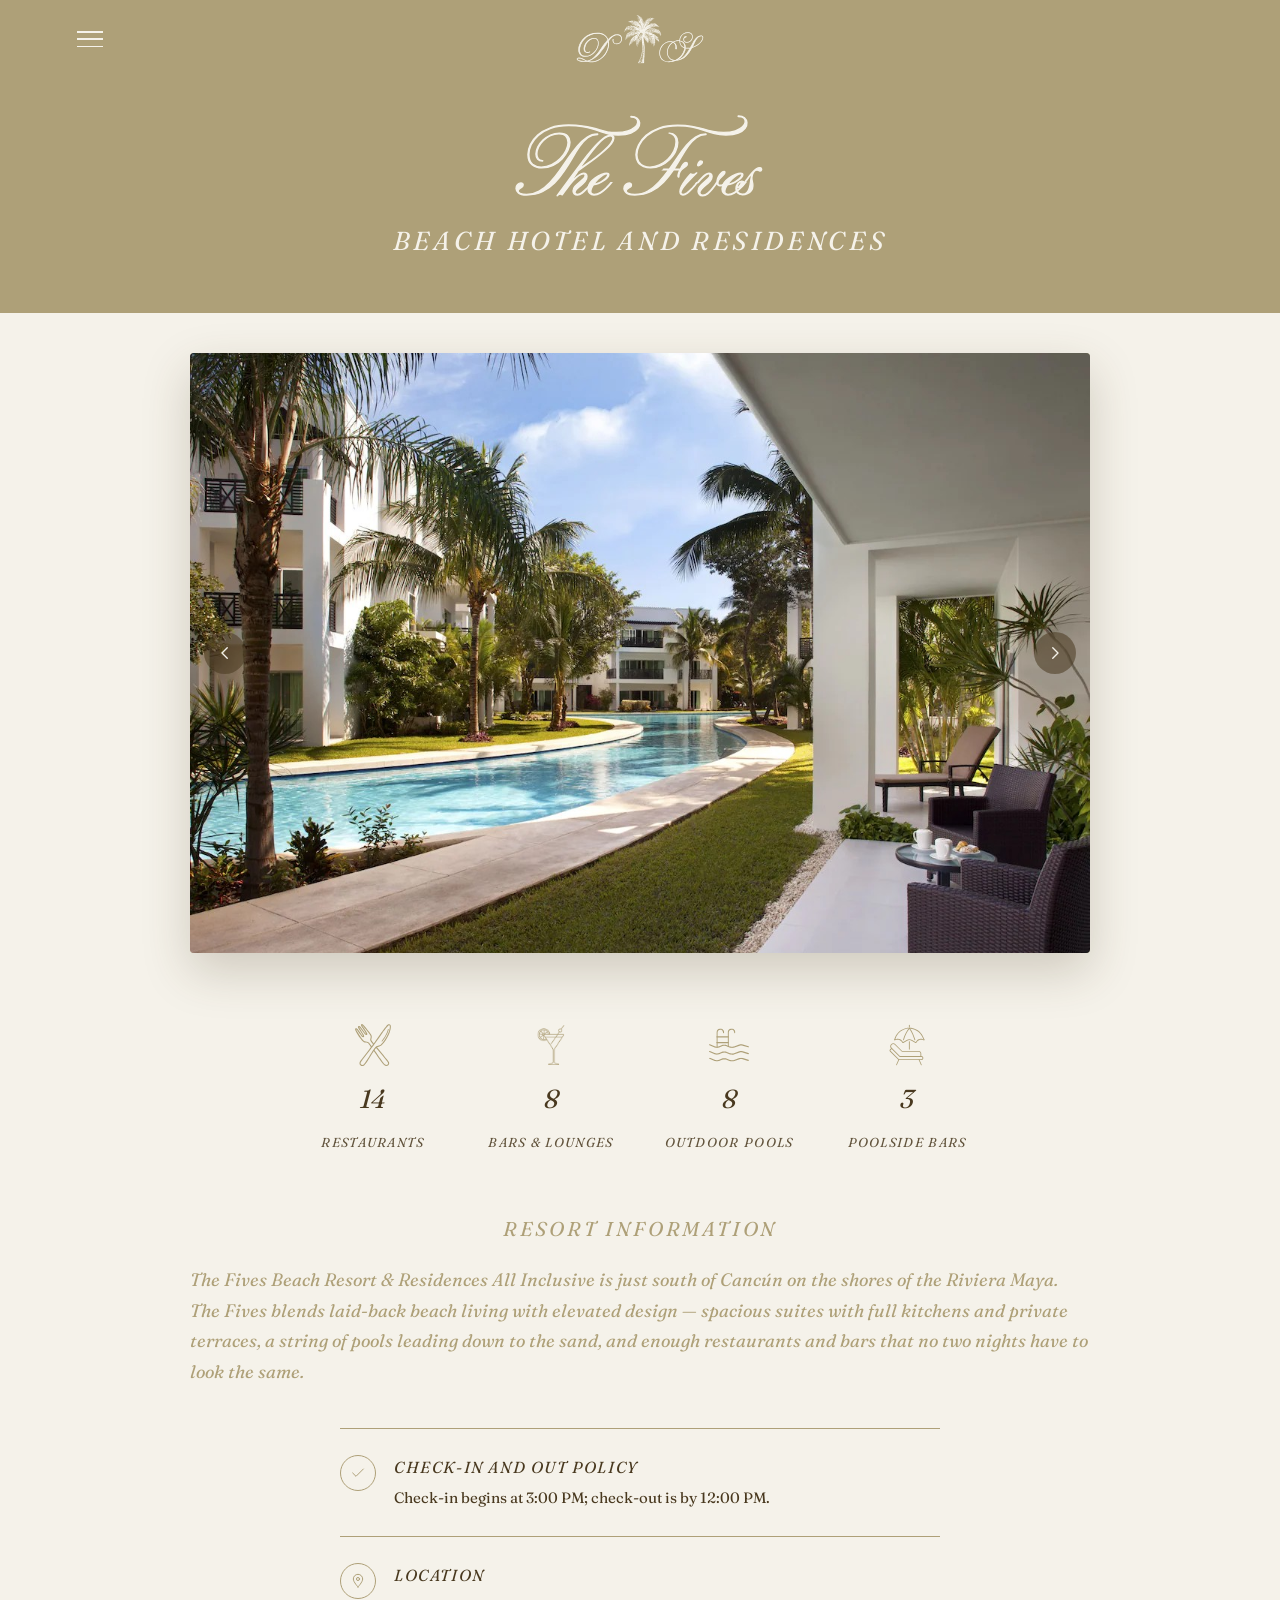
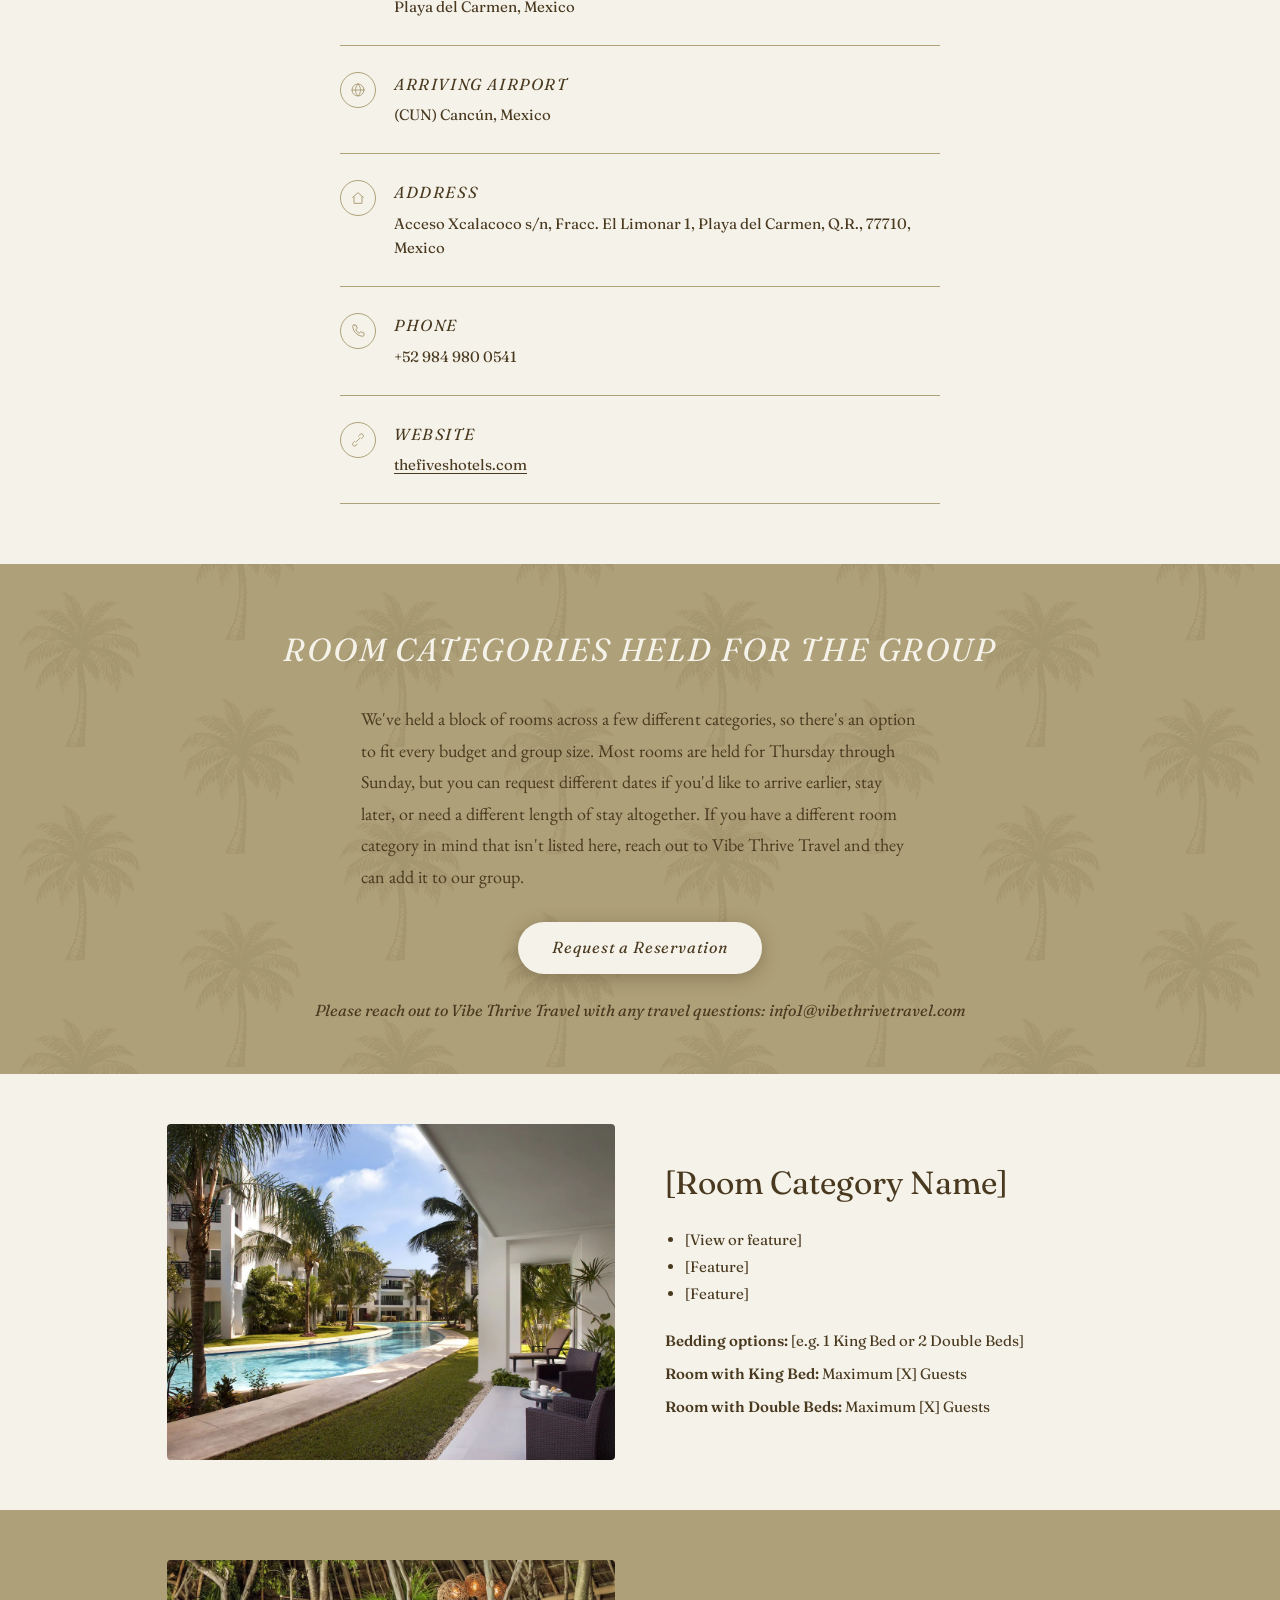
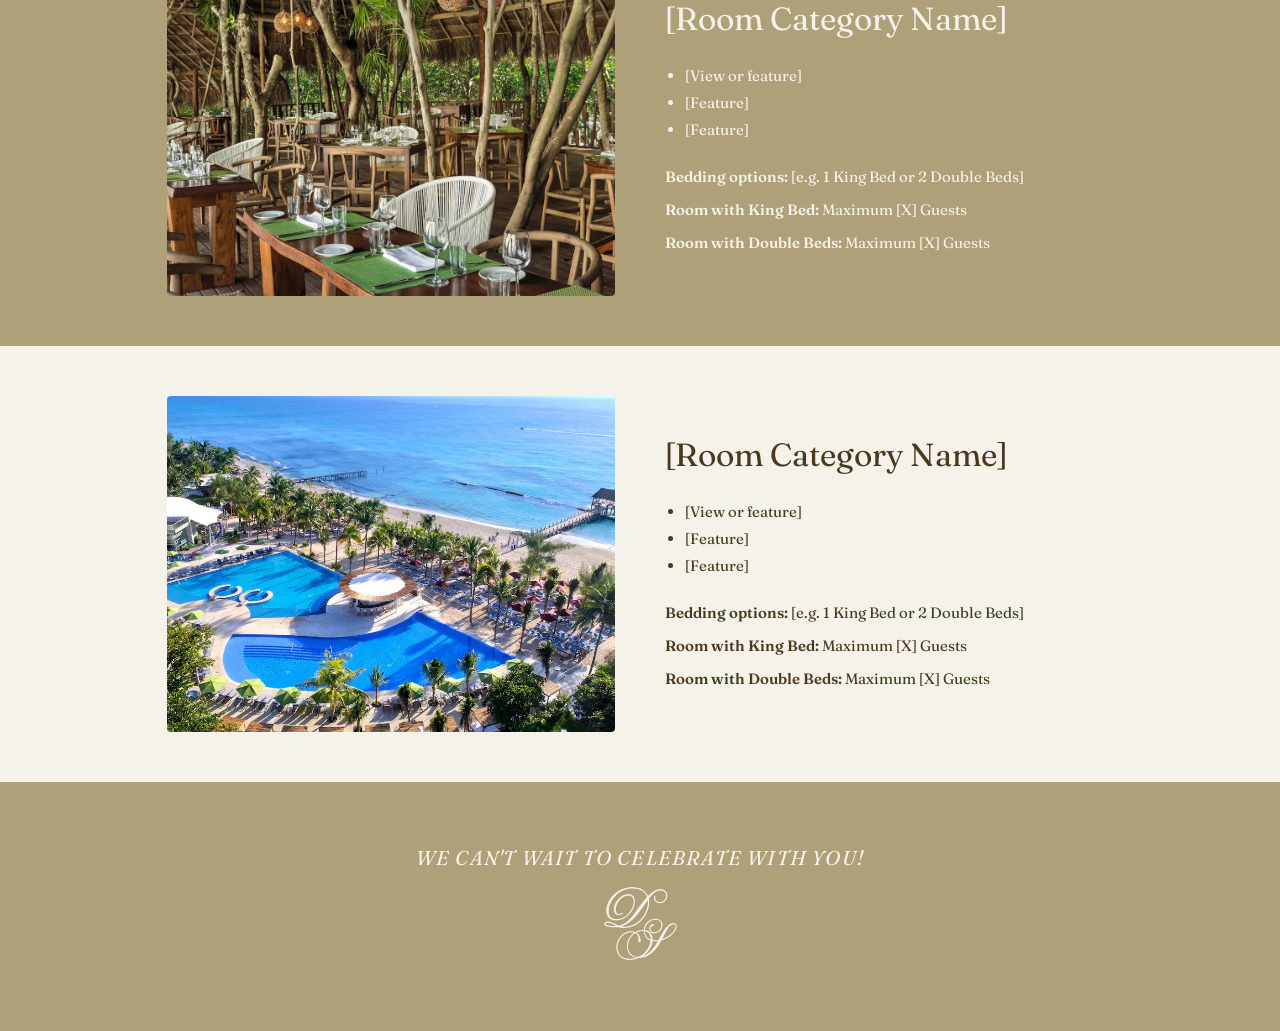
==== commit 0508c457: "Redesign accommodations page amenities, resort info, and room categories - Replace amenity icons wit" ====
--- a/accommodations.html
+++ b/accommodations.html
@@ -6,12 +6,13 @@
 <title>Sewell Wedding - Accommodations</title>
 <link rel="preconnect" href="https://fonts.googleapis.com">
 <link rel="preconnect" href="https://fonts.gstatic.com" crossorigin>
-<link href="https://fonts.googleapis.com/css2?family=Fraunces:ital,opsz,wght@0,9..144,300;0,9..144,400;0,9..144,500;1,9..144,300;1,9..144,400&display=swap" rel="stylesheet">
+<link href="https://fonts.googleapis.com/css2?family=Fraunces:ital,opsz,wght@0,9..144,300;0,9..144,400;0,9..144,500;1,9..144,300;1,9..144,400&family=EB+Garamond:ital@0;1&display=swap" rel="stylesheet">
 <link rel="stylesheet" href="assets/brand.css">
 <style>
   :root {
     --font-display: 'Fraunces', serif;
     --font-body: 'Fraunces', serif;
+    --font-body-garamond: 'EB Garamond', serif;
   }
 
   * { margin: 0; padding: 0; box-sizing: border-box; }
@@ -307,6 +308,11 @@
     padding: 30px 6vw 60px;
   }
 
+  .resort-info-header {
+    max-width: 900px;
+    margin: 0 auto;
+  }
+
   .resort-info-grid {
     display: block;
     max-width: 600px;
@@ -316,7 +322,7 @@
   .resort-info-eyebrow {
     font-family: var(--font-display);
     font-style: italic;
-    font-size: 16px;
+    font-size: 20px;
     letter-spacing: 0.14em;
     text-transform: uppercase;
     color: var(--tulum);
@@ -373,7 +379,7 @@
   .resort-info-label {
     font-family: var(--font-display);
     font-style: italic;
-    font-size: 13px;
+    font-size: 16px;
     letter-spacing: 0.1em;
     text-transform: uppercase;
     color: var(--cacao);
@@ -405,9 +411,10 @@
 
   .amenities-grid {
     display: flex;
-    flex-wrap: wrap;
+    flex-wrap: nowrap;
     justify-content: center;
-    gap: 40px 48px;
+    align-items: flex-start;
+    gap: 28px;
   }
 
   .amenity {
@@ -416,23 +423,53 @@
     align-items: center;
     text-align: center;
     gap: 12px;
-    width: 150px;
+    flex: 1 1 150px;
+    min-width: 0;
+    max-width: 150px;
+  }
+
+  @media (max-width: 800px) {
+    .amenities-grid {
+      flex-wrap: wrap;
+      gap: 32px 24px;
+    }
+
+    .amenity {
+      flex: 0 0 calc(50% - 12px);
+      max-width: calc(50% - 12px);
+    }
   }
 
   .amenity-icon {
     width: 44px;
     height: 44px;
-    color: var(--tulum);
-  }
-
-  .amenity-icon svg {
-    width: 100%;
-    height: 100%;
-    fill: none;
-    stroke: currentColor;
-    stroke-width: 1.4;
-    stroke-linecap: round;
-    stroke-linejoin: round;
+    background-color: var(--tulum);
+    -webkit-mask-size: contain;
+    mask-size: contain;
+    -webkit-mask-repeat: no-repeat;
+    mask-repeat: no-repeat;
+    -webkit-mask-position: center;
+    mask-position: center;
+  }
+
+  .amenity-icon--restaurants {
+    -webkit-mask-image: url('assets/icons/restaurants.svg');
+    mask-image: url('assets/icons/restaurants.svg');
+  }
+
+  .amenity-icon--bars {
+    -webkit-mask-image: url('assets/icons/bars.svg');
+    mask-image: url('assets/icons/bars.svg');
+  }
+
+  .amenity-icon--pools {
+    -webkit-mask-image: url('assets/icons/pools.svg');
+    mask-image: url('assets/icons/pools.svg');
+  }
+
+  .amenity-icon--poolside {
+    -webkit-mask-image: url('assets/icons/poolside.svg');
+    mask-image: url('assets/icons/poolside.svg');
   }
 
   .amenity-figure {
@@ -454,16 +491,32 @@
 
   /* ---------- ROOM CATEGORIES INTRO ---------- */
   .room-block-intro {
+    position: relative;
     background: var(--tulum);
     padding: 60px 6vw 50px;
     text-align: center;
+    overflow: hidden;
+  }
+
+  .room-block-intro::before {
+    content: '';
+    position: absolute;
+    inset: 0;
+    background-image: url('assets/backgrounds/cacao-palms.png');
+    background-repeat: repeat;
+    background-size: 640px 640px;
+    opacity: 0.1;
+    pointer-events: none;
+    z-index: 0;
   }
 
   .room-block-heading {
+    position: relative;
+    z-index: 1;
     font-family: var(--font-display);
     font-style: italic;
     font-weight: 400;
-    font-size: clamp(26px, 3.6vw, 40px);
+    font-size: clamp(22px, 3vw, 32px);
     letter-spacing: 0.06em;
     text-transform: uppercase;
     color: var(--sand);
@@ -471,9 +524,11 @@
   }
 
   .room-block-intro-text {
+    position: relative;
+    z-index: 1;
     max-width: 62ch;
     margin: 0 auto;
-    font-family: var(--font-body);
+    font-family: var(--font-body-garamond);
     font-size: 18px;
     line-height: 1.75;
     color: var(--cacao);
@@ -512,6 +567,8 @@
   }
 
   .room-block-fine-print {
+    position: relative;
+    z-index: 1;
     font-style: italic;
     font-size: 16px;
     text-align: center;
@@ -692,33 +749,25 @@
   <section class="amenities">
     <div class="amenities-grid">
       <div class="amenity">
-        <div class="amenity-icon">
-          <svg viewBox="0 0 24 24"><path d="M6 2v6M9 2v6M12 2v6"/><path d="M6 8c0 2 1.5 3 3 3s3-1 3-3"/><path d="M9 11v11"/><path d="M19 2c-2.5 2-3.5 5-3 8.5.2 1.3 1 2 2 2"/><path d="M18 12.5V22"/></svg>
-        </div>
+        <div class="amenity-icon amenity-icon--restaurants"></div>
         <div class="amenity-figure">14</div>
         <div class="amenity-label">Restaurants</div>
       </div>
 
       <div class="amenity">
-        <div class="amenity-icon">
-          <svg viewBox="0 0 24 24"><path d="M5 4h14a1 1 0 0 1 .8 1.6l-6.3 7.9v5.5"/><path d="M11.5 19h5"/><path d="M18.5 5.6l-6.3 7.9-6.3-7.9"/></svg>
-        </div>
+        <div class="amenity-icon amenity-icon--bars"></div>
         <div class="amenity-figure">8</div>
         <div class="amenity-label">Bars &amp; Lounges</div>
       </div>
 
       <div class="amenity">
-        <div class="amenity-icon">
-          <svg viewBox="0 0 24 24"><circle cx="12" cy="6" r="2.6"/><path d="M3 15c1.5-2 3-2 4.5 0s3 2 4.5 0 3-2 4.5 0 3 2 4.5 0"/><path d="M3 19.5c1.5-2 3-2 4.5 0s3 2 4.5 0 3-2 4.5 0 3 2 4.5 0"/></svg>
-        </div>
+        <div class="amenity-icon amenity-icon--pools"></div>
         <div class="amenity-figure">8</div>
         <div class="amenity-label">Outdoor Pools</div>
       </div>
 
       <div class="amenity">
-        <div class="amenity-icon">
-          <svg viewBox="0 0 24 24"><path d="M12 3c5 0 9 4 9 8H3c0-4 4-8 9-8z"/><path d="M12 3v16"/><path d="M12 19c0 1.2-1 2-2 2"/></svg>
-        </div>
+        <div class="amenity-icon amenity-icon--poolside"></div>
         <div class="amenity-figure">3</div>
         <div class="amenity-label">Poolside Bars</div>
       </div>
@@ -726,12 +775,14 @@
   </section>
 
   <section class="resort-info">
+    <div class="resort-info-header">
+      <div class="resort-info-eyebrow">Resort Information</div>
+
+      <p class="resort-info-intro">The Fives Beach Resort &amp; Residences All Inclusive is just south of Cancún on the shores of the Riviera Maya. The Fives blends laid-back beach living with elevated design &mdash; spacious suites with full kitchens and private terraces, a string of pools leading down to the sand, and enough restaurants and bars that no two nights have to look the same.</p>
+    </div>
+
     <div class="resort-info-grid">
       <div>
-        <div class="resort-info-eyebrow">Resort Information</div>
-
-        <p class="resort-info-intro">The Fives Beach Resort &amp; Residences All Inclusive is just south of Cancún on the shores of the Riviera Maya. The Fives blends laid-back beach living with elevated design &mdash; spacious suites with full kitchens and private terraces, a string of pools leading down to the sand, and enough restaurants and bars that no two nights have to look the same.</p>
-
         <div class="resort-info-list">
           <div class="resort-info-item">
             <div class="resort-info-icon">
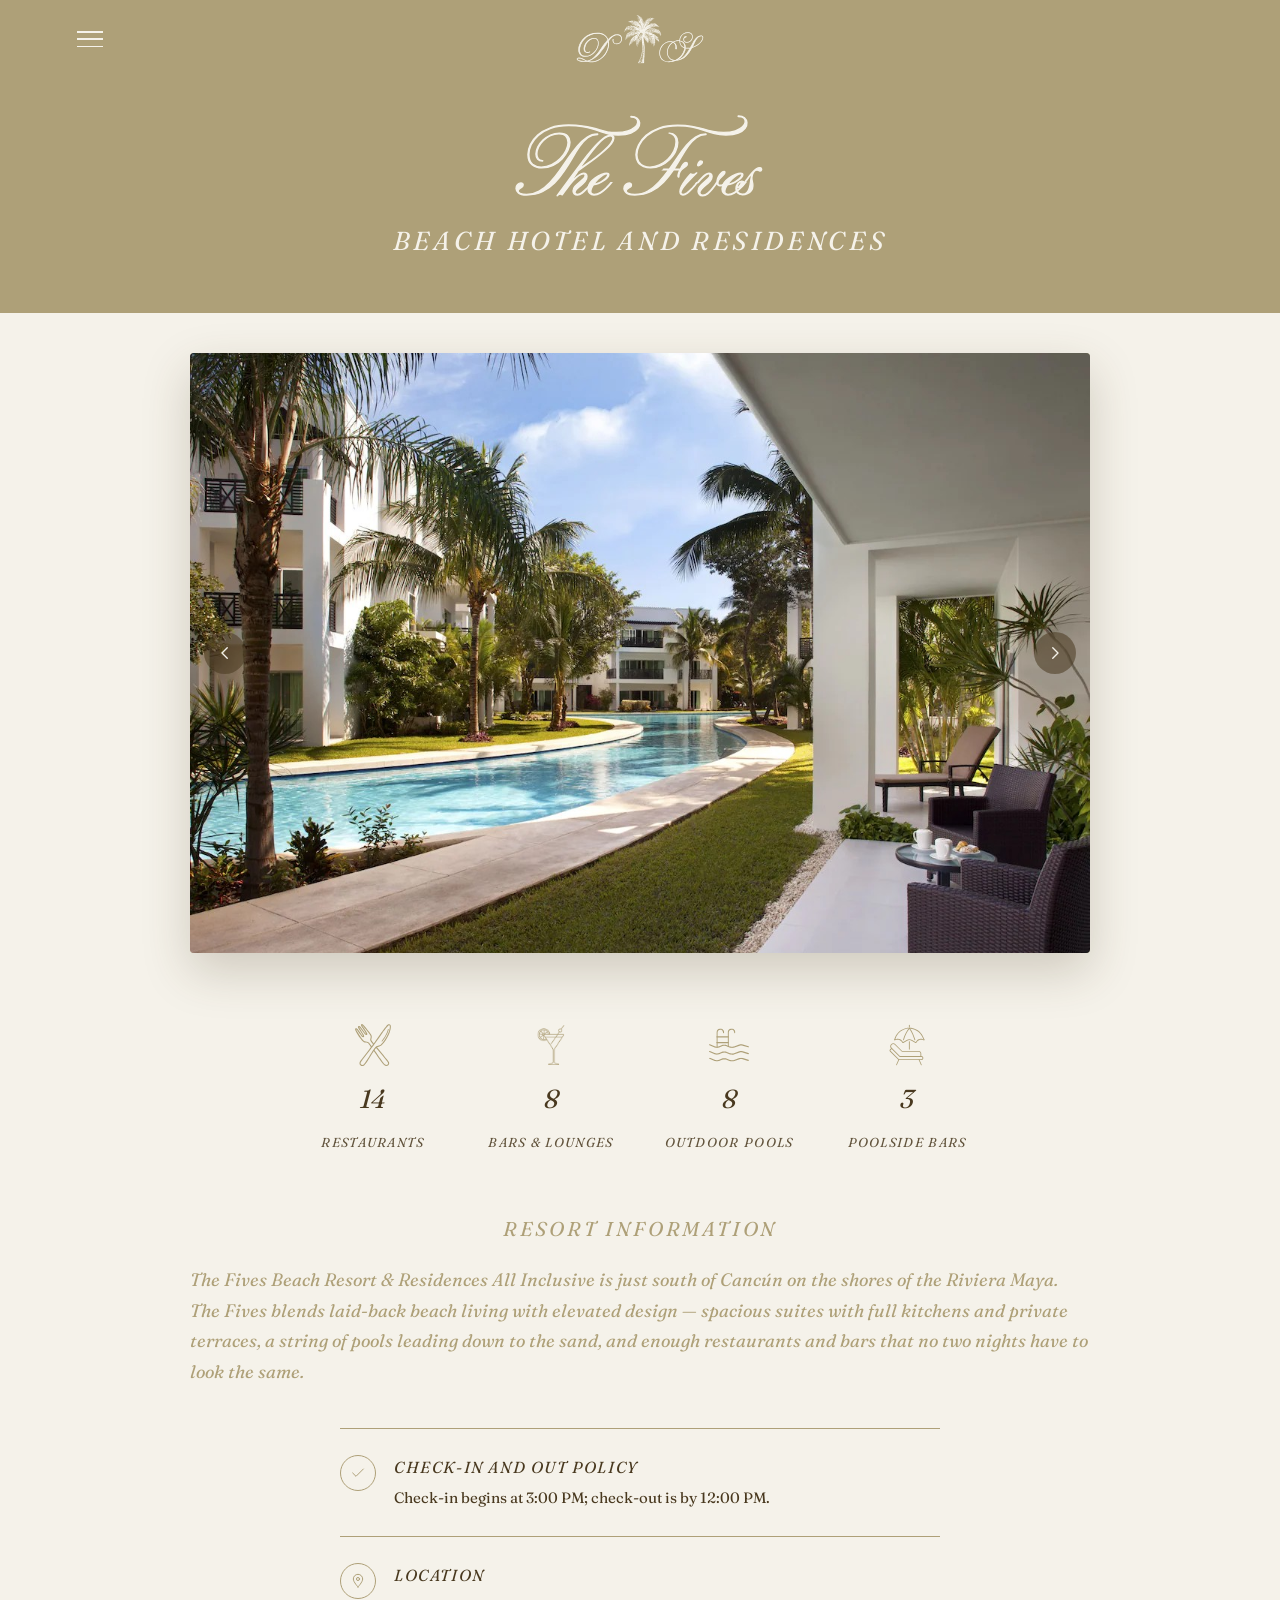
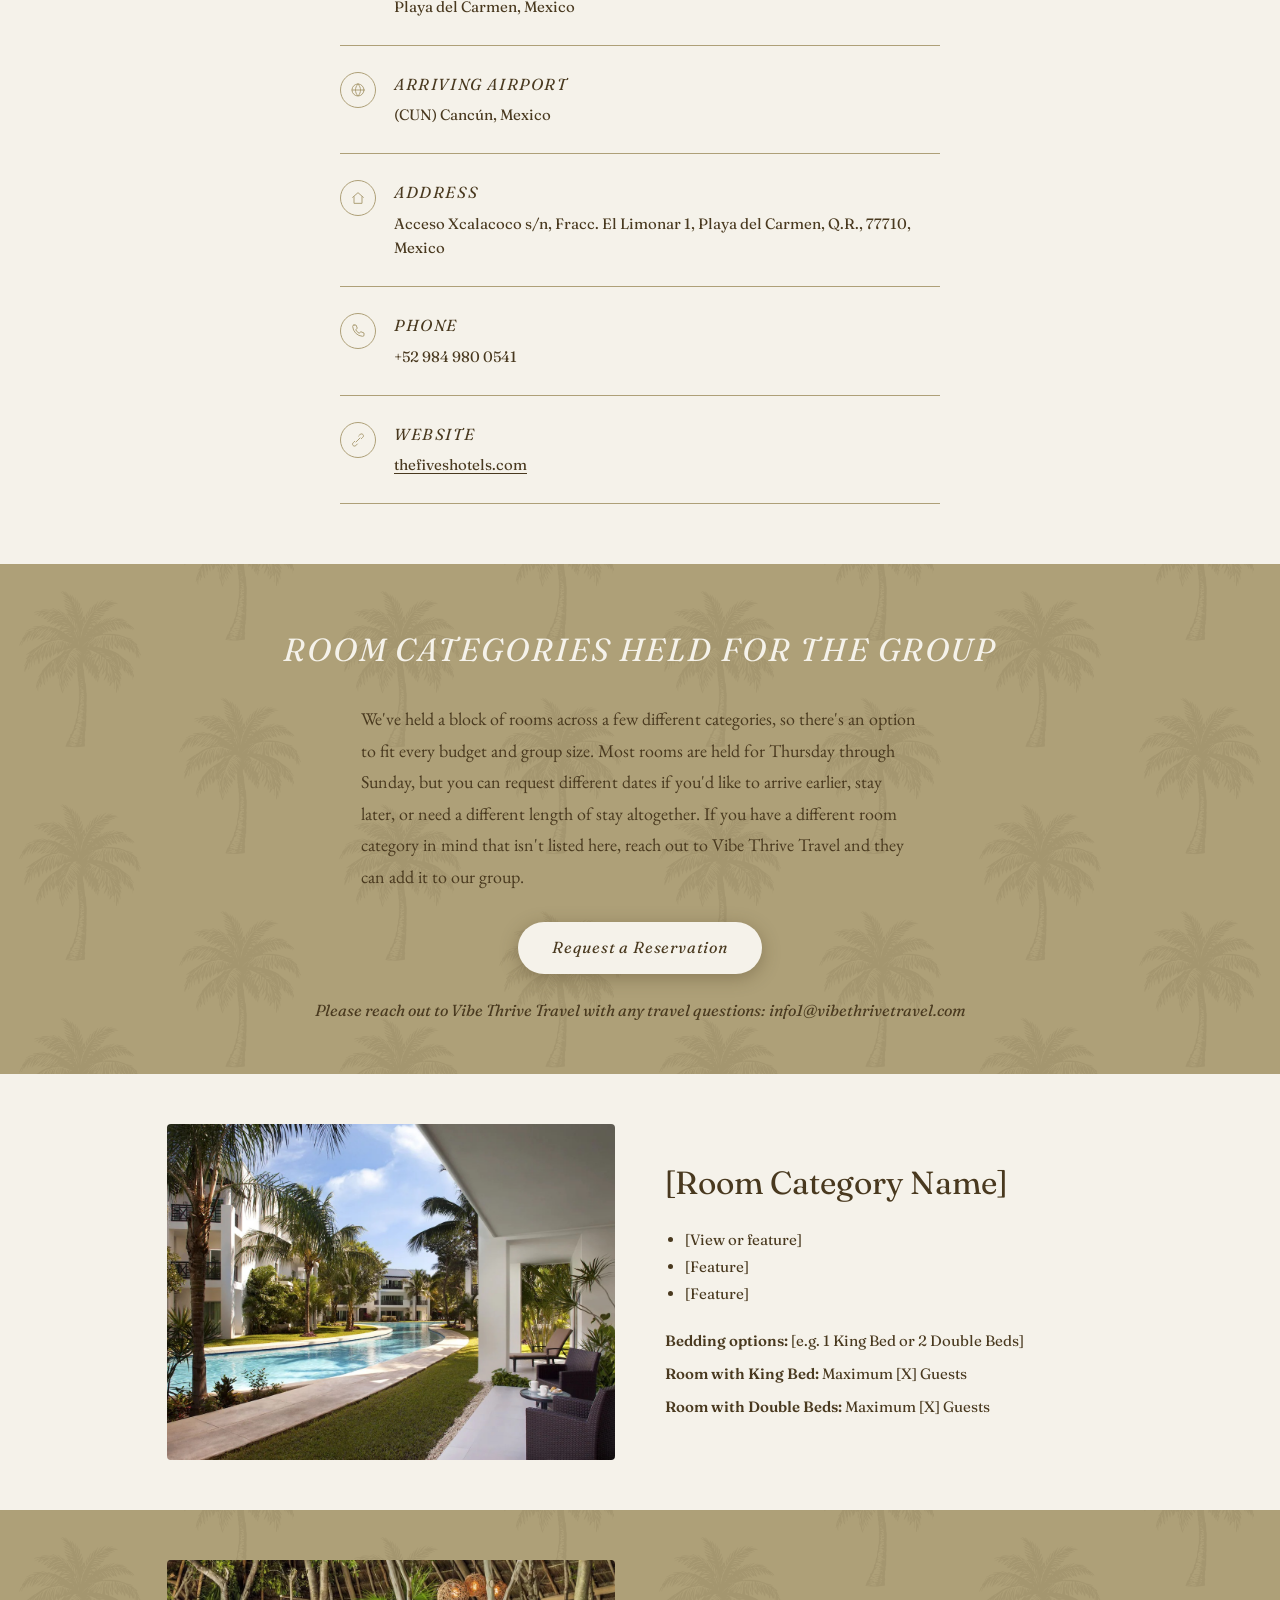
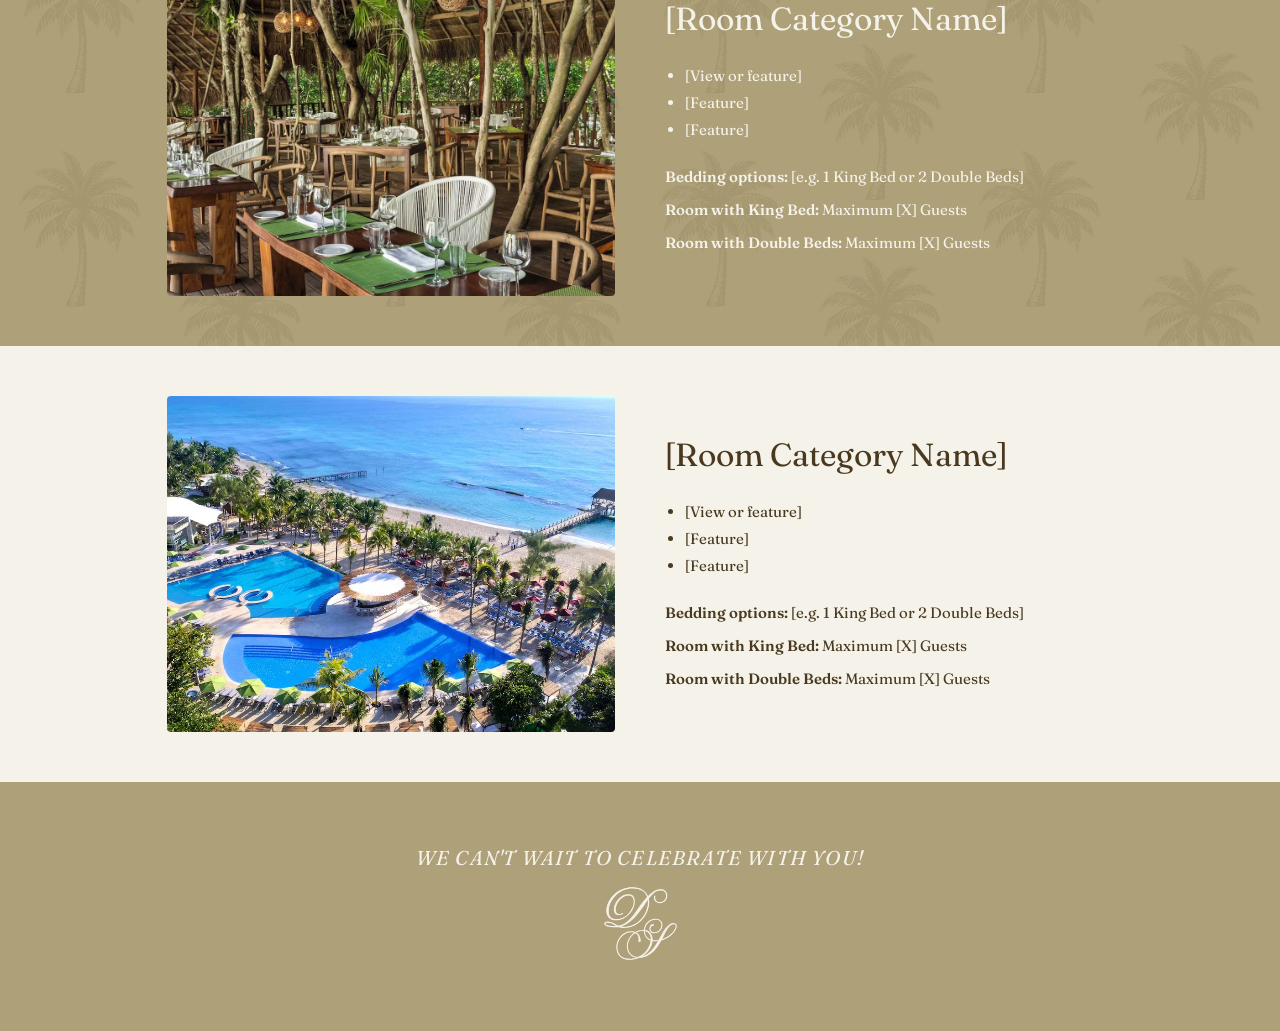
==== commit dcf14bc3: "Add palm background to the second room category section Match the tulum-colored room-block-intro tre" ====
--- a/accommodations.html
+++ b/accommodations.html
@@ -596,13 +596,29 @@
   }
 
   .room-entry--reverse {
+    position: relative;
     display: block;
     background: var(--tulum);
     max-width: none;
     padding: 0;
+    overflow: hidden;
+  }
+
+  .room-entry--reverse::before {
+    content: '';
+    position: absolute;
+    inset: 0;
+    background-image: url('assets/backgrounds/cacao-palms.png');
+    background-repeat: repeat;
+    background-size: 640px 640px;
+    opacity: 0.1;
+    pointer-events: none;
+    z-index: 0;
   }
 
   .room-entry--reverse > .room-entry-inner {
+    position: relative;
+    z-index: 1;
     max-width: 1100px;
     margin: 0 auto;
     padding: 50px 6vw;
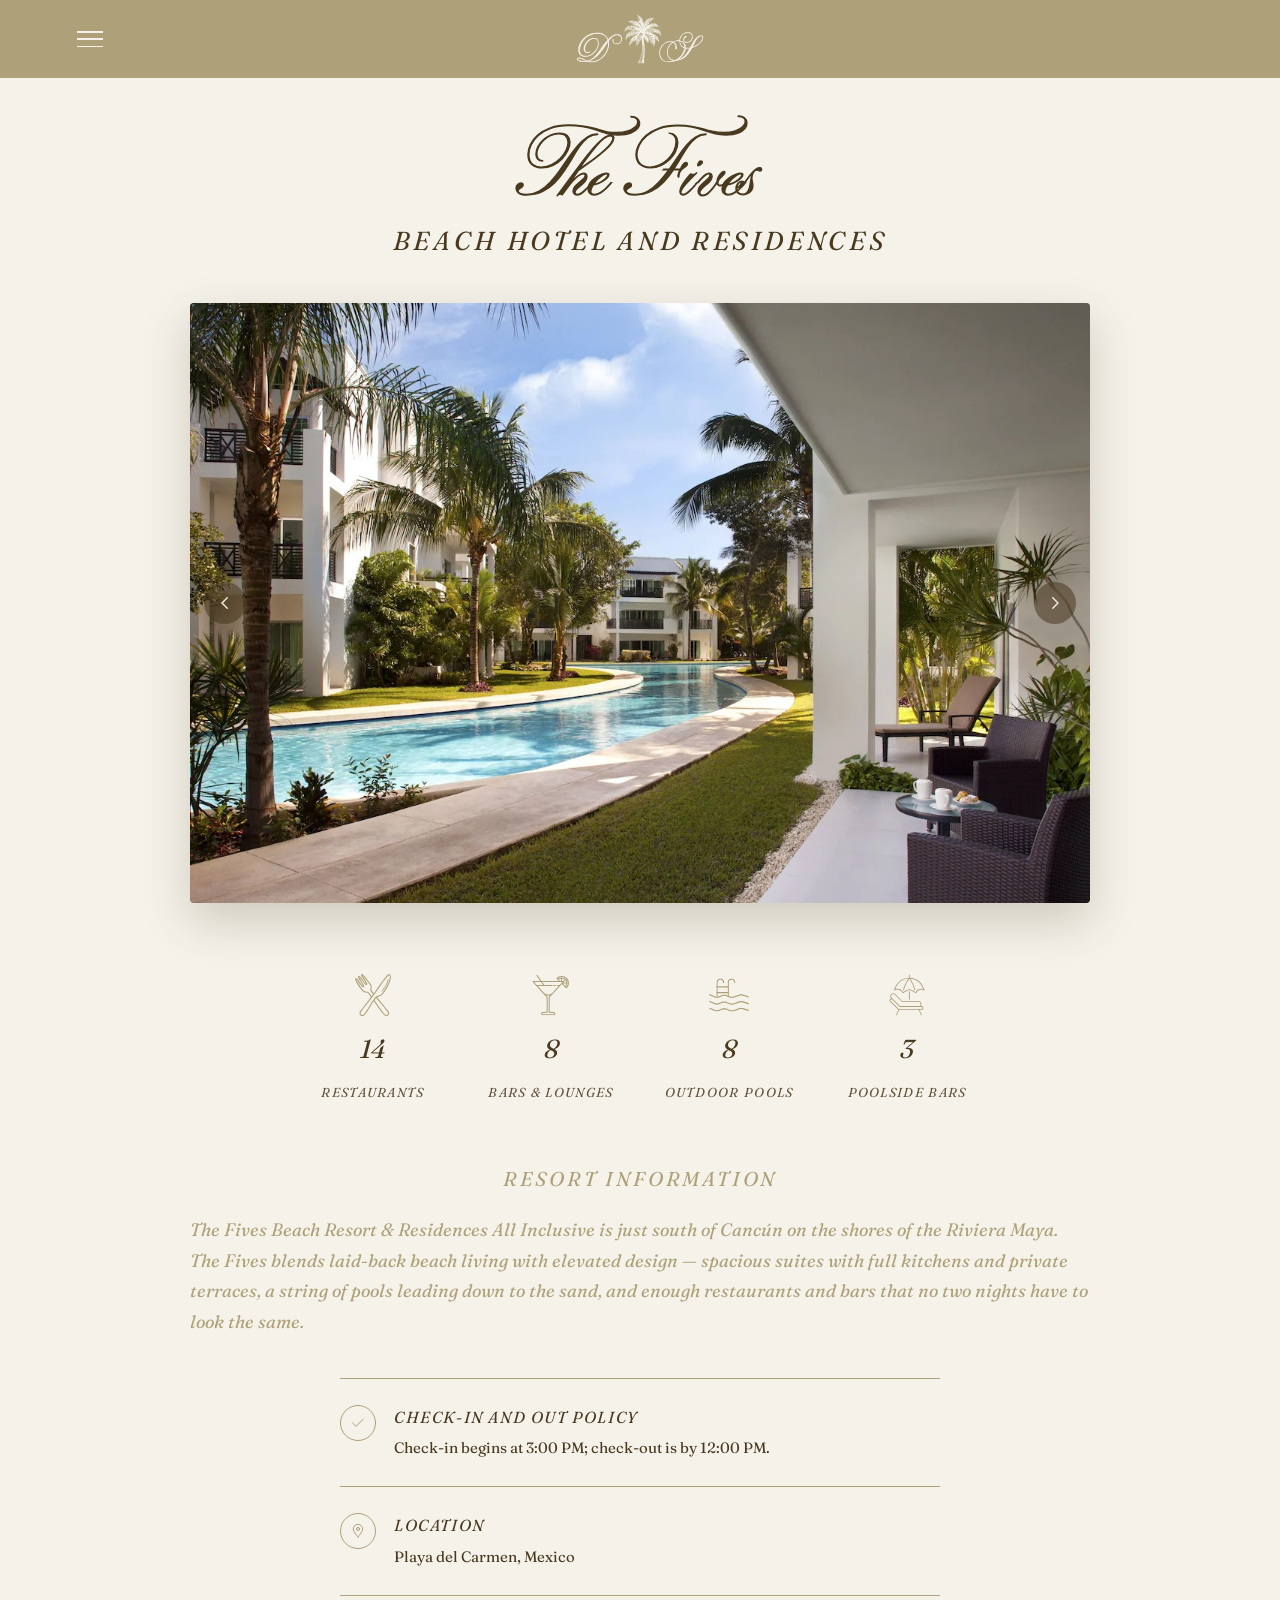
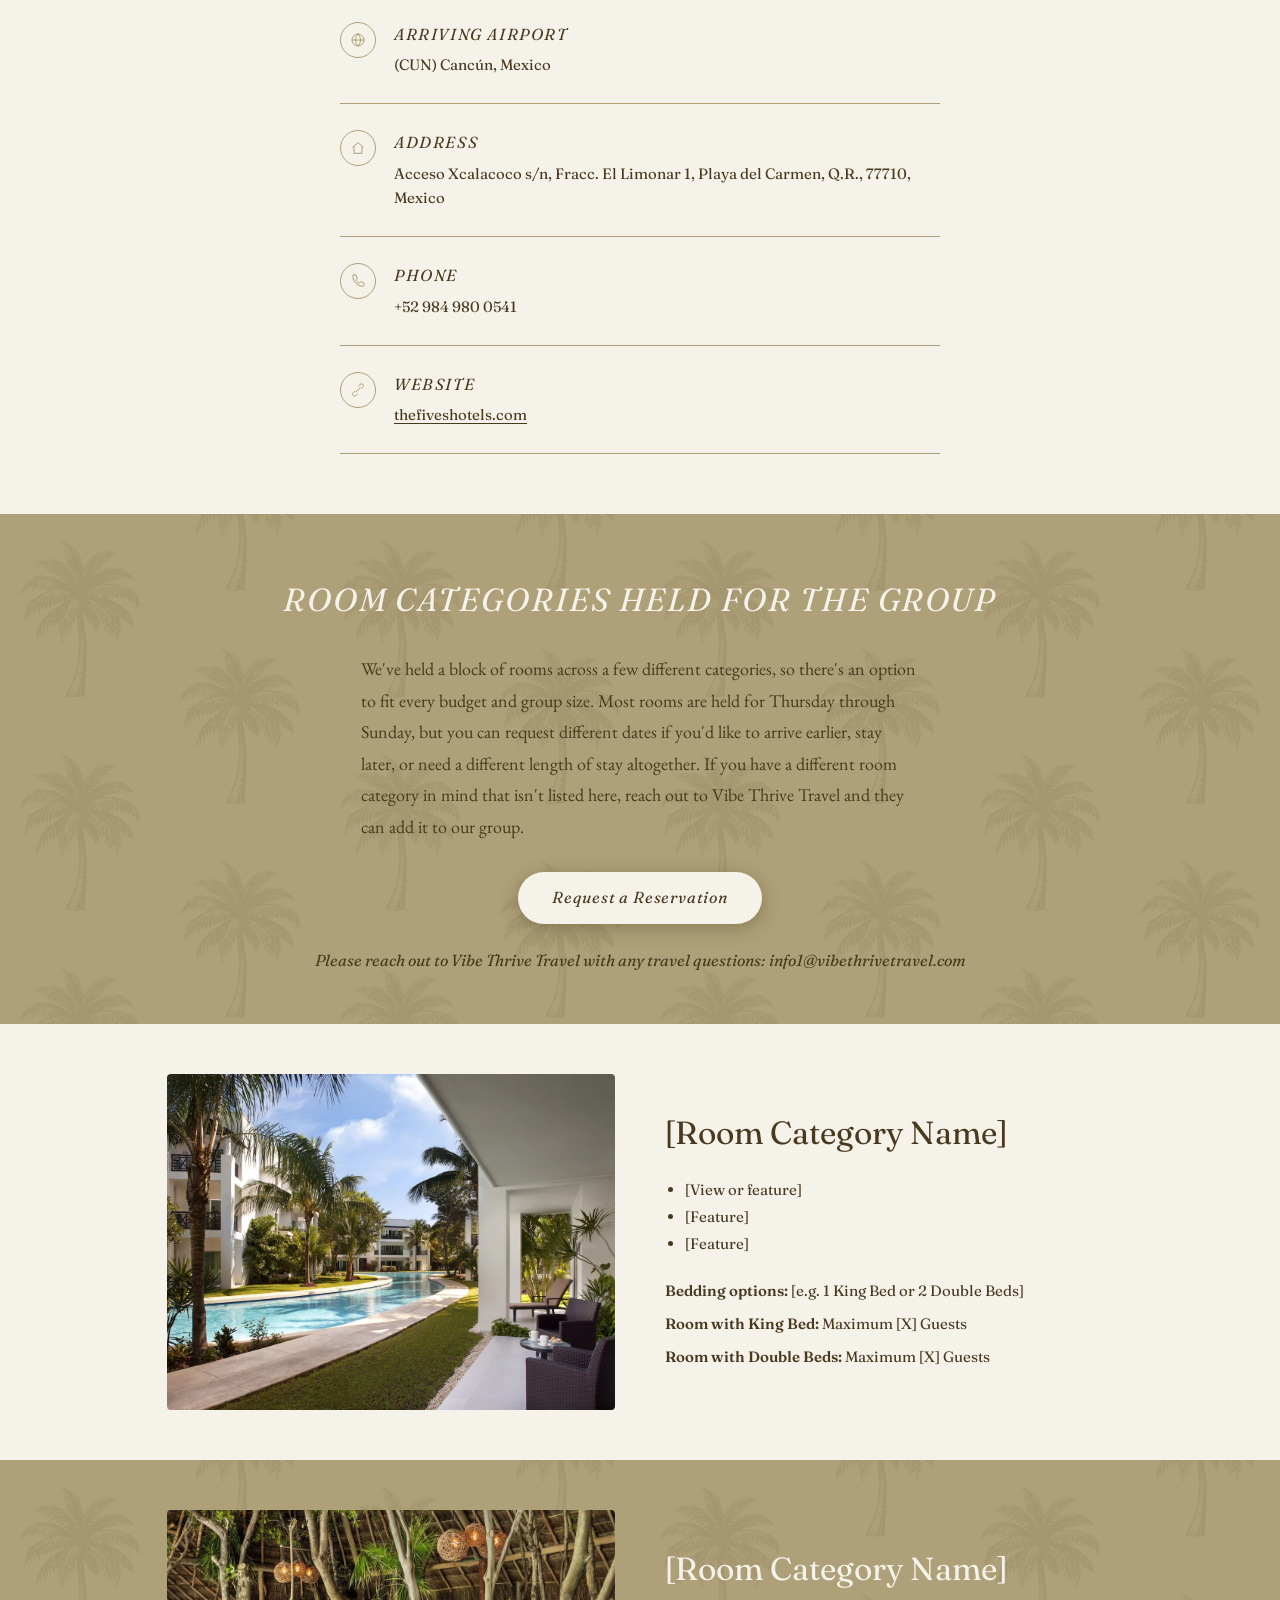
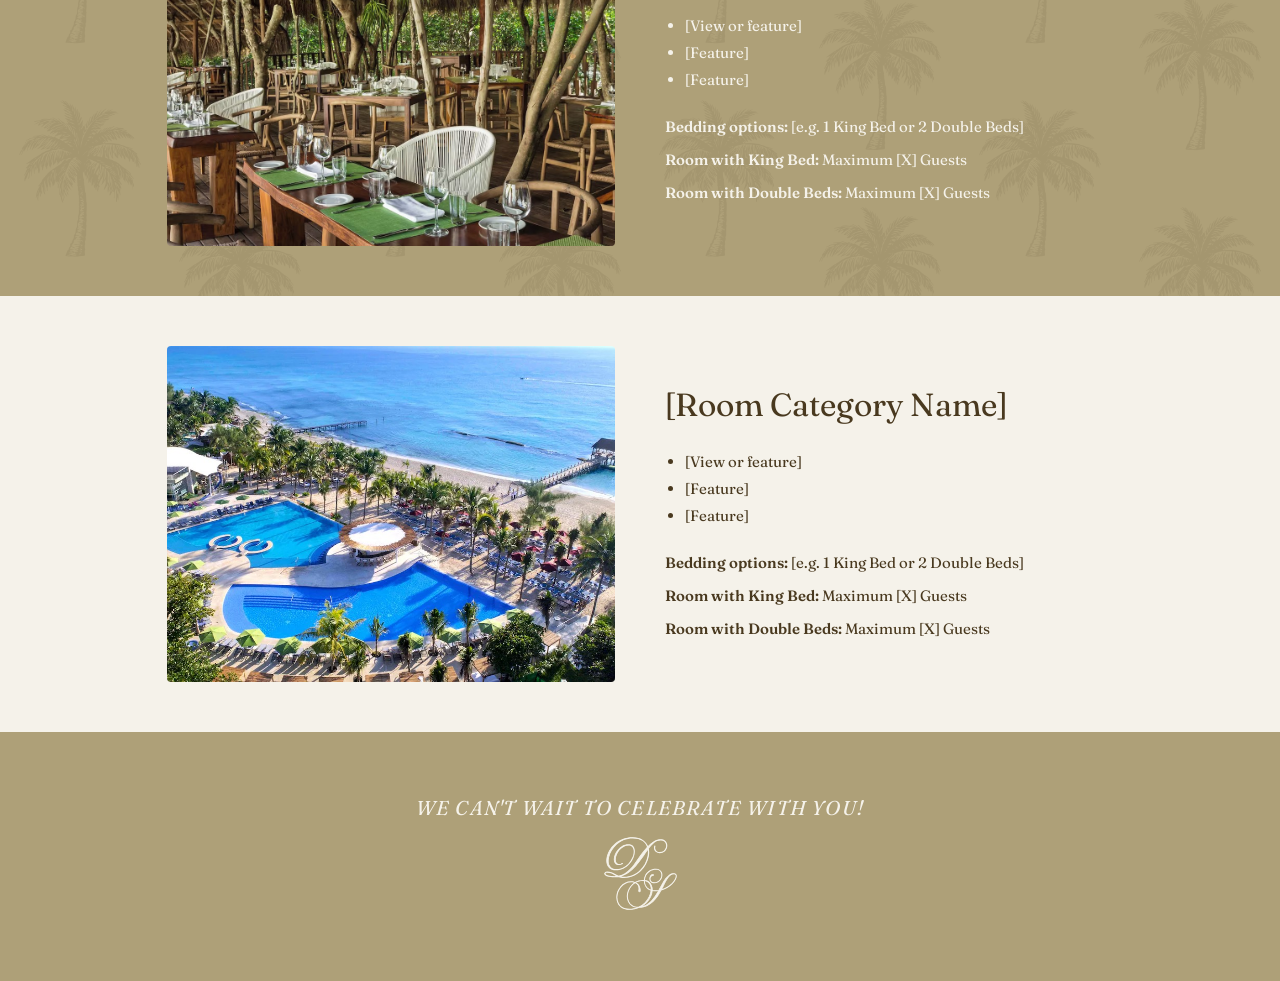
==== commit 0a942dff: "Restyle accommodations intro section and tighten gallery spacing - Swap top intro section from tulum" ====
--- a/accommodations.html
+++ b/accommodations.html
@@ -197,17 +197,17 @@
 
   /* ---------- PAGE INTRO ---------- */
   .stay-intro {
-    background: var(--tulum);
-    padding: 120px 6vw 50px;
+    background: var(--sand);
+    padding: 120px 6vw 20px;
     text-align: center;
   }
 
   .stay-hotel-script {
     font-family: var(--font-script);
     font-weight: 400;
-    color: var(--sand);
-    -webkit-text-stroke: 1.3px var(--sand);
-    text-stroke: 1.3px var(--sand);
+    color: var(--cacao);
+    -webkit-text-stroke: 1.3px var(--cacao);
+    text-stroke: 1.3px var(--cacao);
     font-size: clamp(56px, 9vw, 130px);
     line-height: 1;
   }
@@ -219,7 +219,7 @@
     font-size: clamp(18px, 2.6vw, 26px);
     letter-spacing: 0.14em;
     text-transform: uppercase;
-    color: var(--sand);
+    color: var(--cacao);
     margin-top: -14px;
   }
 
@@ -230,7 +230,7 @@
     font-size: clamp(13px, 1.8vw, 17px);
     letter-spacing: 0.1em;
     text-transform: uppercase;
-    color: var(--sand);
+    color: var(--cacao);
     opacity: 0.85;
     margin-top: 10px;
   }
@@ -238,7 +238,7 @@
   /* ---------- ROOM/RESORT GALLERY ---------- */
   .stay-gallery {
     background: var(--sand);
-    padding: 40px 6vw 20px;
+    padding: 20px 6vw 20px;
     scroll-margin-top: 78px;
   }
 
@@ -458,8 +458,8 @@
   }
 
   .amenity-icon--bars {
-    -webkit-mask-image: url('assets/icons/bars.svg');
-    mask-image: url('assets/icons/bars.svg');
+    -webkit-mask-image: url('assets/icons/bars.svg?v=2');
+    mask-image: url('assets/icons/bars.svg?v=2');
   }
 
   .amenity-icon--pools {
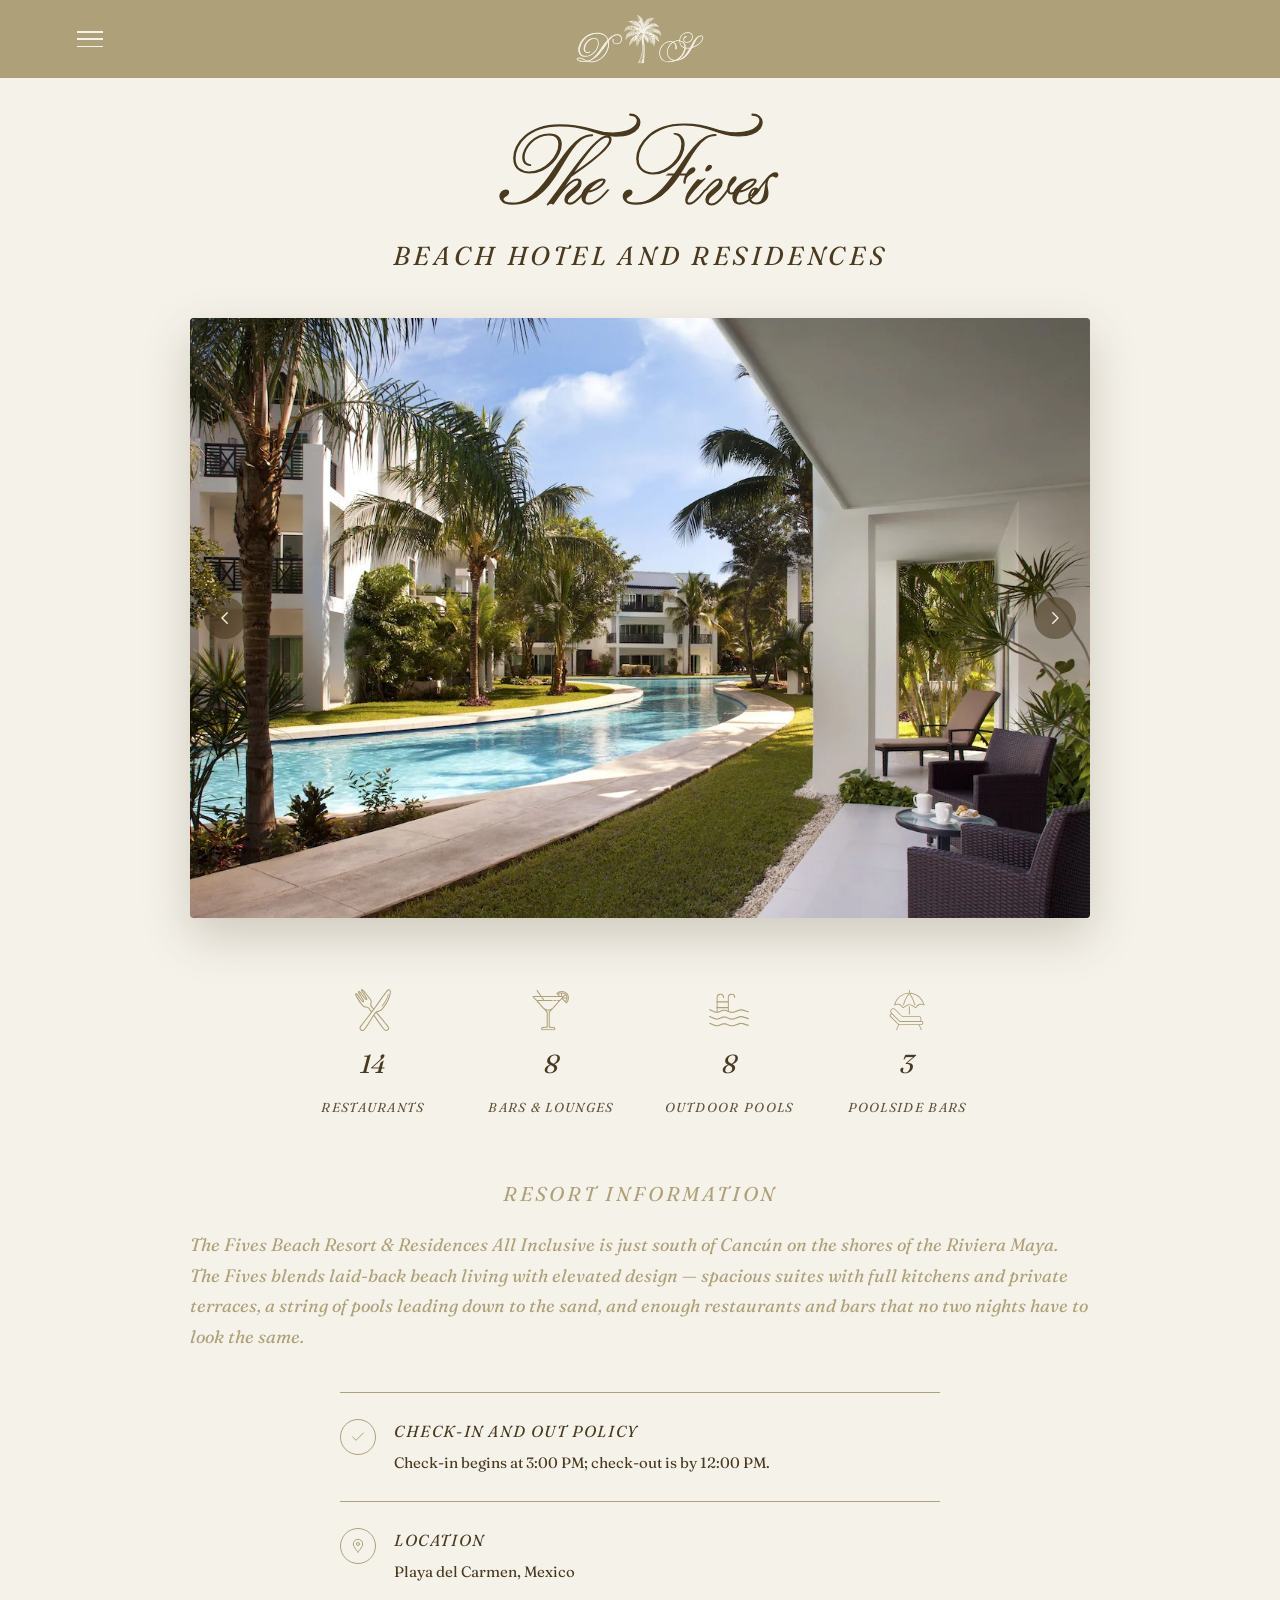
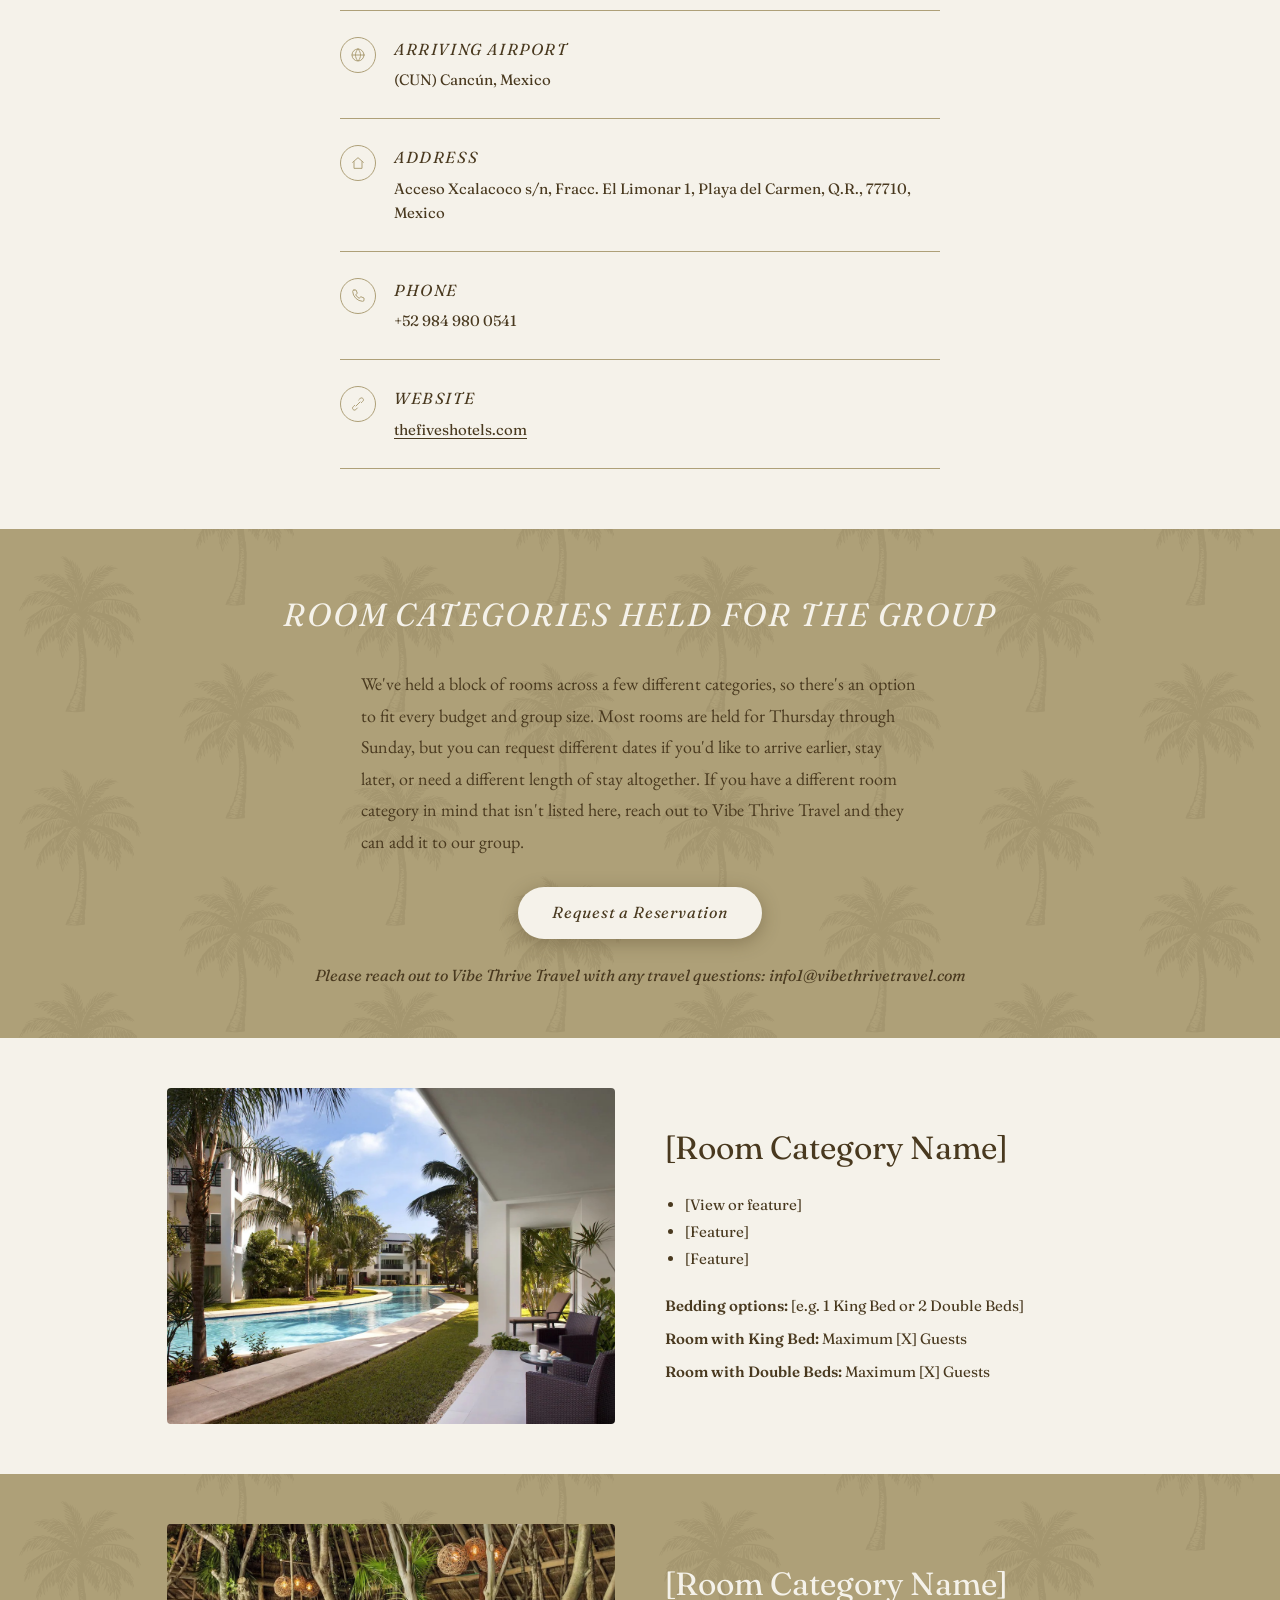
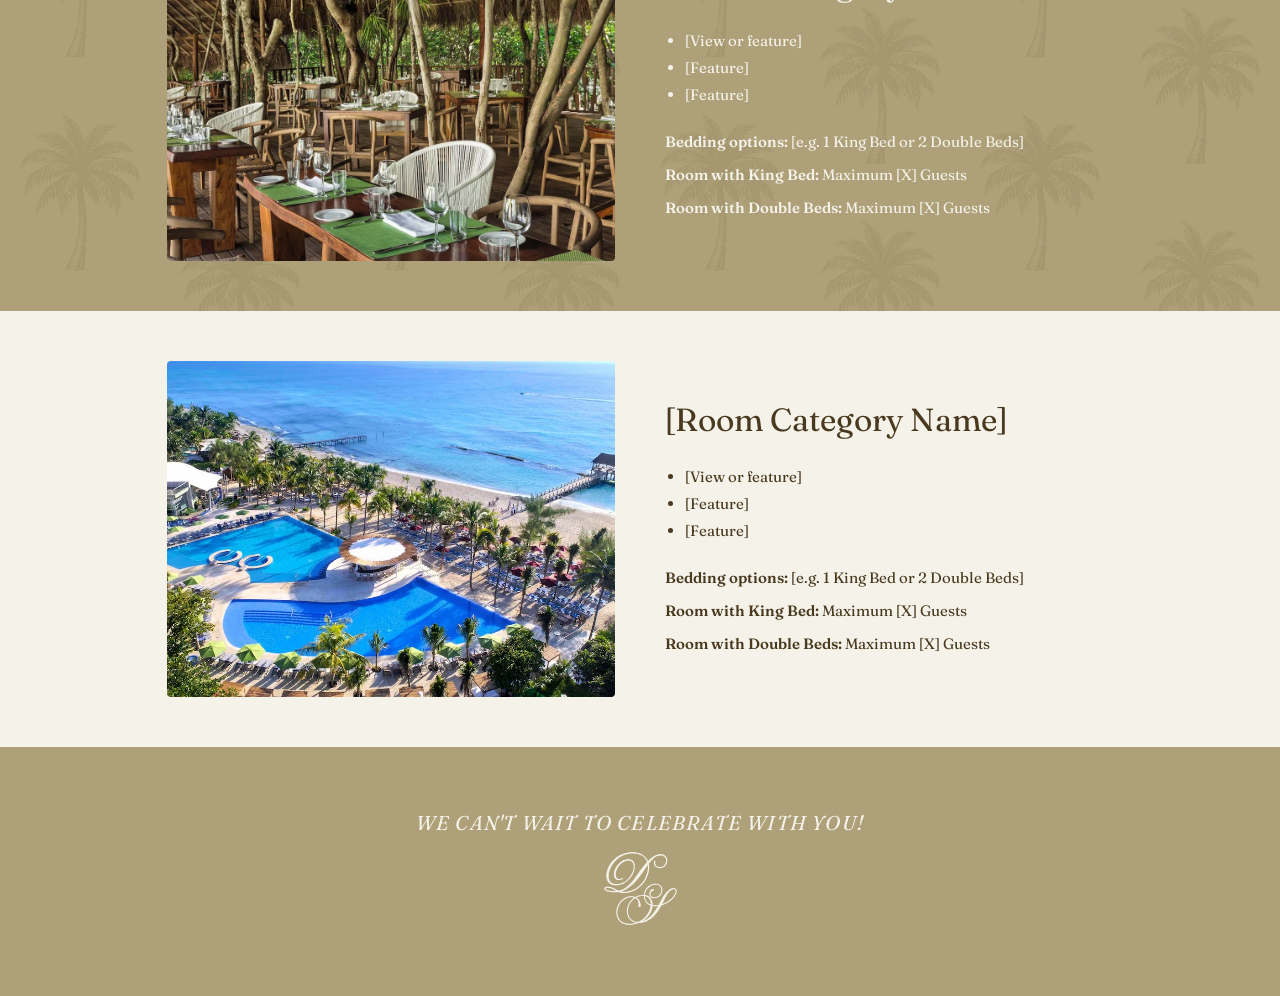
==== commit f9ec6821: "Scale "The Fives" script proportionally with the subname on mobile The script font's clamp() had a d" ====
--- a/accommodations.html
+++ b/accommodations.html
@@ -208,7 +208,7 @@
     color: var(--cacao);
     -webkit-text-stroke: 1.3px var(--cacao);
     text-stroke: 1.3px var(--cacao);
-    font-size: clamp(56px, 9vw, 130px);
+    font-size: clamp(90px, 13vw, 130px);
     line-height: 1;
   }
 
